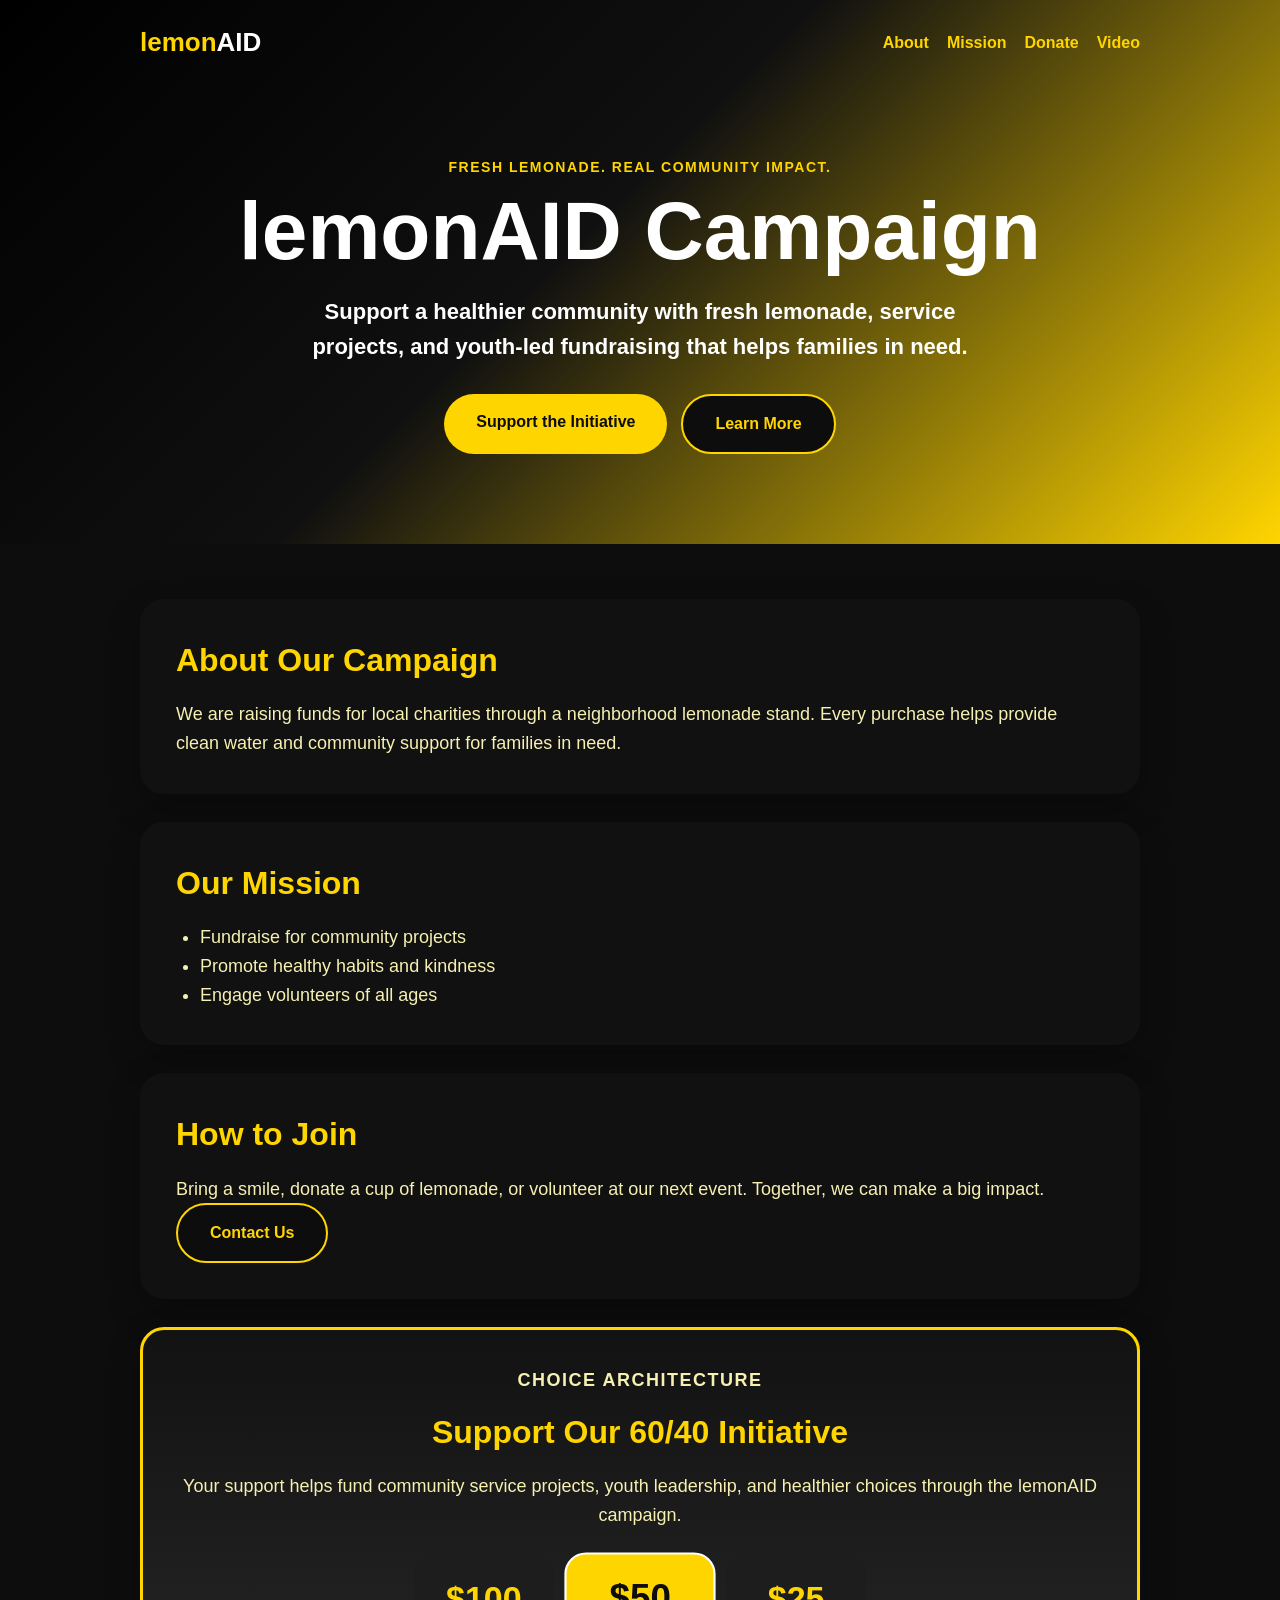
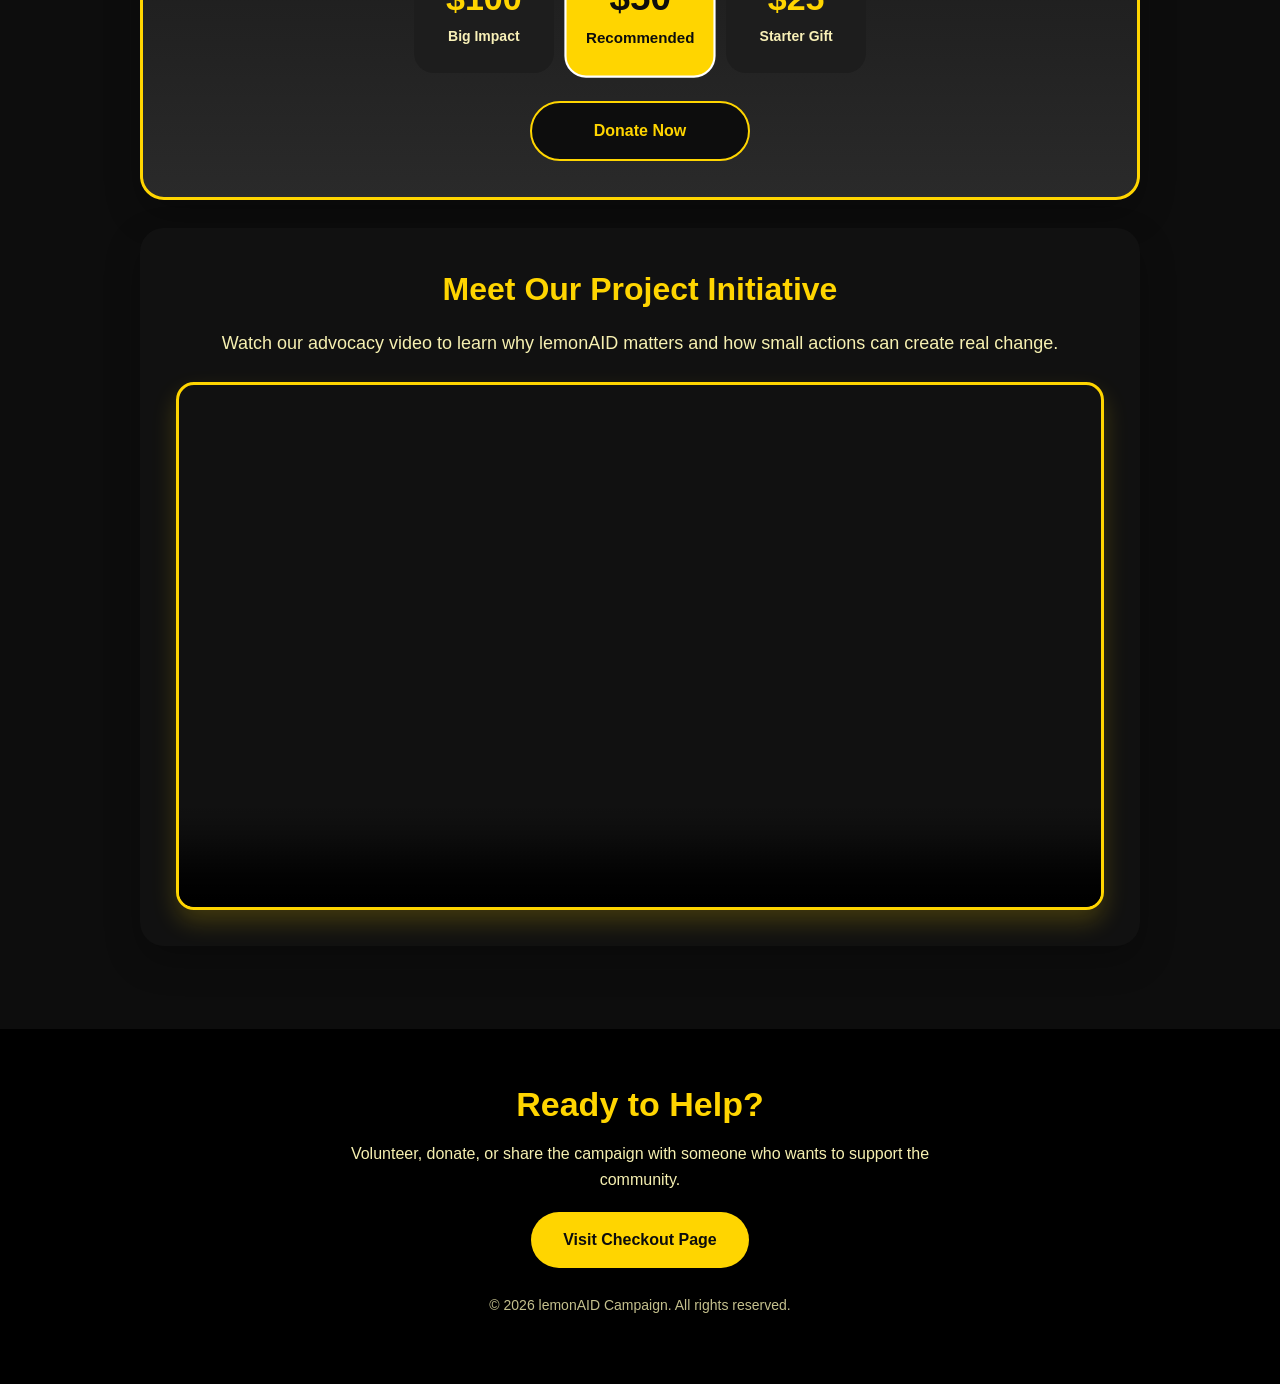
==== index.html @ ed99ca7f "Publish public Black Lemonade page" ====
<!DOCTYPE html>
<html lang="en">
<head>
    <meta charset="UTF-8">
    <meta name="viewport" content="width=device-width, initial-scale=1.0">
    <title>My lemonAID Campaign</title>
    <link rel="stylesheet" href="style.css">
</head>
<body>
    <header class="hero">
        <nav class="nav container">
            <a class="logo" href="#">lemon<span>AID</span></a>
            <div class="nav-links">
                <a href="#about">About</a>
                <a href="#mission">Mission</a>
                <a href="#donate">Donate</a>
                <a href="#video">Video</a>
            </div>
        </nav>

        <div class="container hero-content">
            <p class="eyebrow">Fresh lemonade. Real community impact.</p>
            <h1>lemonAID Campaign</h1>
            <p class="hero-text">
                Support a healthier community with fresh lemonade, service projects,
                and youth-led fundraising that helps families in need.
            </p>
            <div class="hero-buttons">
                <a class="button" href="#donate">Support the Initiative</a>
                <a class="button secondary" href="#about">Learn More</a>
            </div>
        </div>
    </header>

    <main class="container">
        <section id="about" class="card">
            <h2>About Our Campaign</h2>
            <p>
                We are raising funds for local charities through a neighborhood lemonade stand.
                Every purchase helps provide clean water and community support for families in need.
            </p>
        </section>

        <section id="mission" class="card">
            <h2>Our Mission</h2>
            <ul>
                <li>Fundraise for community projects</li>
                <li>Promote healthy habits and kindness</li>
                <li>Engage volunteers of all ages</li>
            </ul>
        </section>

        <section id="join" class="card">
            <h2>How to Join</h2>
            <p>
                Bring a smile, donate a cup of lemonade, or volunteer at our next event.
                Together, we can make a big impact.
            </p>
            <a class="button secondary dark" href="#contact">Contact Us</a>
        </section>

        <section id="donate" class="card highlight-card">
            <p class="eyebrow">Choice Architecture</p>
            <h2>Support Our 60/40 Initiative</h2>
            <p>
                Your support helps fund community service projects, youth leadership,
                and healthier choices through the lemonAID campaign.
            </p>

            <div class="donation-options">
                <div class="donation-card">
                    <strong>$100</strong>
                    <span>Big Impact</span>
                </div>
                <div class="donation-card featured">
                    <strong>$50</strong>
                    <span>Recommended</span>
                </div>
                <div class="donation-card">
                    <strong>$25</strong>
                    <span>Starter Gift</span>
                </div>
            </div>

            <a href="https://www.blacklemonade.org/memphis" class="button donation-button" target="_blank" rel="noopener noreferrer">
                Donate Now
            </a>
        </section>

        <section id="video" class="card video-section">
            <h2>Meet Our Project Initiative</h2>
            <p>
                Watch our advocacy video to learn why lemonAID matters and how small actions
                can create real change.
            </p>

            <div class="video-wrapper">
                <video controls poster="thumbnail.png" class="campaign-video">
                    <source src="lemonaid_advocacy_video.mp4" type="video/mp4">
                    Your browser does not support the video tag.
                </video>
            </div>
        </section>
    </main>

    <footer id="contact">
        <div class="container footer-content">
            <h2>Ready to Help?</h2>
            <p>Volunteer, donate, or share the campaign with someone who wants to support the community.</p>
            <a href="https://www.blacklemonade.org/memphis" class="button" target="_blank" rel="noopener noreferrer">Visit Checkout Page</a>
            <p class="copyright">© 2026 lemonAID Campaign. All rights reserved.</p>
        </div>
    </footer>
</body>
</html>
---- style.css ----
* {
    box-sizing: border-box;
    margin: 0;
    padding: 0;
}

html {
    scroll-behavior: smooth;
}

body {
    font-family: Arial, Helvetica, sans-serif;
    background: #0d0d0d;
    color: #f8f0b7;
    line-height: 1.6;
}

.container {
    width: min(92%, 1000px);
    margin: 0 auto;
}

.hero {
    min-height: 520px;
    background: linear-gradient(135deg, #000000 0%, #101010 45%, #ffd500 100%);
    color: #ffffff;
    display: flex;
    flex-direction: column;
}

.nav {
    display: flex;
    justify-content: space-between;
    align-items: center;
    padding: 22px 0;
}

.logo {
    font-size: 26px;
    font-weight: 900;
    color: #ffd500;
    text-decoration: none;
}

.logo span {
    color: #ffffff;
}

.nav-links {
    display: flex;
    gap: 18px;
}

.nav-links a {
    color: #ffd500;
    text-decoration: none;
    font-weight: 700;
}

.hero-content {
    flex: 1;
    display: flex;
    flex-direction: column;
    justify-content: center;
    text-align: center;
    padding: 70px 0 90px;
}

.eyebrow {
    color: #ffd500;
    font-size: 14px;
    font-weight: 800;
    letter-spacing: 1.5px;
    text-transform: uppercase;
    margin-bottom: 12px;
}

h1 {
    font-size: clamp(45px, 8vw, 82px);
    line-height: 1;
    margin-bottom: 22px;
}

.hero-text {
    max-width: 720px;
    margin: 0 auto 30px;
    font-size: 22px;
    font-weight: 600;
}

.hero-buttons {
    display: flex;
    justify-content: center;
    gap: 14px;
    flex-wrap: wrap;
}

.button {
    display: inline-block;
    background: #ffd500;
    color: #0d0d0d;
    padding: 15px 32px;
    border-radius: 999px;
    text-decoration: none;
    font-weight: 800;
    transition: 0.25s ease;
}

.button:hover {
    background: #fff066;
    transform: translateY(-3px);
}

.button.secondary {
    background: #0d0d0d;
    color: #ffd500;
    border: 2px solid #ffd500;
}

.button.secondary:hover,
.button.secondary.dark:hover {
    background: #ffd500;
    color: #0d0d0d;
}

.button.secondary.dark {
    border: 2px solid #ffd500;
}

main {
    padding: 55px 0;
}

.card {
    background: #111111;
    border-radius: 24px;
    padding: 36px;
    margin-bottom: 28px;
    box-shadow: 0 14px 35px rgba(0, 0, 0, 0.25);
}

.card h2 {
    color: #ffd500;
    font-size: 32px;
    margin-bottom: 14px;
}

.card p,
.card li {
    font-size: 18px;
    color: #f6f0b1;
}

ul {
    margin-left: 24px;
}

.highlight-card {
    text-align: center;
    border: 3px solid #ffd500;
    background: linear-gradient(180deg, #121212 0%, #2a2a2a 100%);
}

.donation-options {
    display: flex;
    justify-content: center;
    gap: 16px;
    flex-wrap: wrap;
    margin: 28px 0;
}

.donation-card {
    background: #1d1d1d;
    min-width: 140px;
    padding: 22px 18px;
    border-radius: 20px;
    border: 2px solid transparent;
    color: #f8f0b7;
}

.donation-card strong {
    display: block;
    color: #ffd500;
    font-size: 34px;
    line-height: 1;
    margin-bottom: 8px;
}

.donation-card span {
    font-size: 14px;
    font-weight: 700;
}

.donation-card.featured {
    background: #ffd500;
    color: #0d0d0d;
    border-color: #ffffff;
    transform: scale(1.08);
}

.donation-card.featured strong {
    color: #0d0d0d;
}

.donation-button {
    background: #0d0d0d;
    color: #ffd500;
    min-width: 220px;
    border: 2px solid #ffd500;
}

.video-section {
    text-align: center;
}

.video-wrapper {
    position: relative;
    padding-bottom: 56.25%;
    height: 0;
    overflow: hidden;
    border-radius: 18px;
    border: 3px solid #ffd500;
    margin-top: 24px;
    box-shadow: 0 12px 25px rgba(255, 213, 0, 0.2);
}

.video-wrapper video {
    position: absolute;
    inset: 0;
    width: 100%;
    height: 100%;
    object-fit: cover;
}

footer {
    background: #000000;
    color: #ffd500;
    text-align: center;
    padding: 48px 0;
}

.footer-content h2 {
    font-size: 34px;
    margin-bottom: 10px;
}

.footer-content p {
    max-width: 650px;
    margin: 0 auto 20px;
    color: #f6f0b1;
}

.copyright {
    margin-top: 26px !important;
    font-size: 14px;
    opacity: 0.8;
}

@media (max-width: 700px) {
    .nav {
        flex-direction: column;
        gap: 16px;
    }

    .nav-links {
        flex-wrap: wrap;
        justify-content: center;
    }

    .hero-text {
        font-size: 18px;
    }

    .card {
        padding: 26px;
    }

    .donation-card.featured {
        transform: none;
    }

    .button {
        width: 100%;
        max-width: 320px;
    }
}
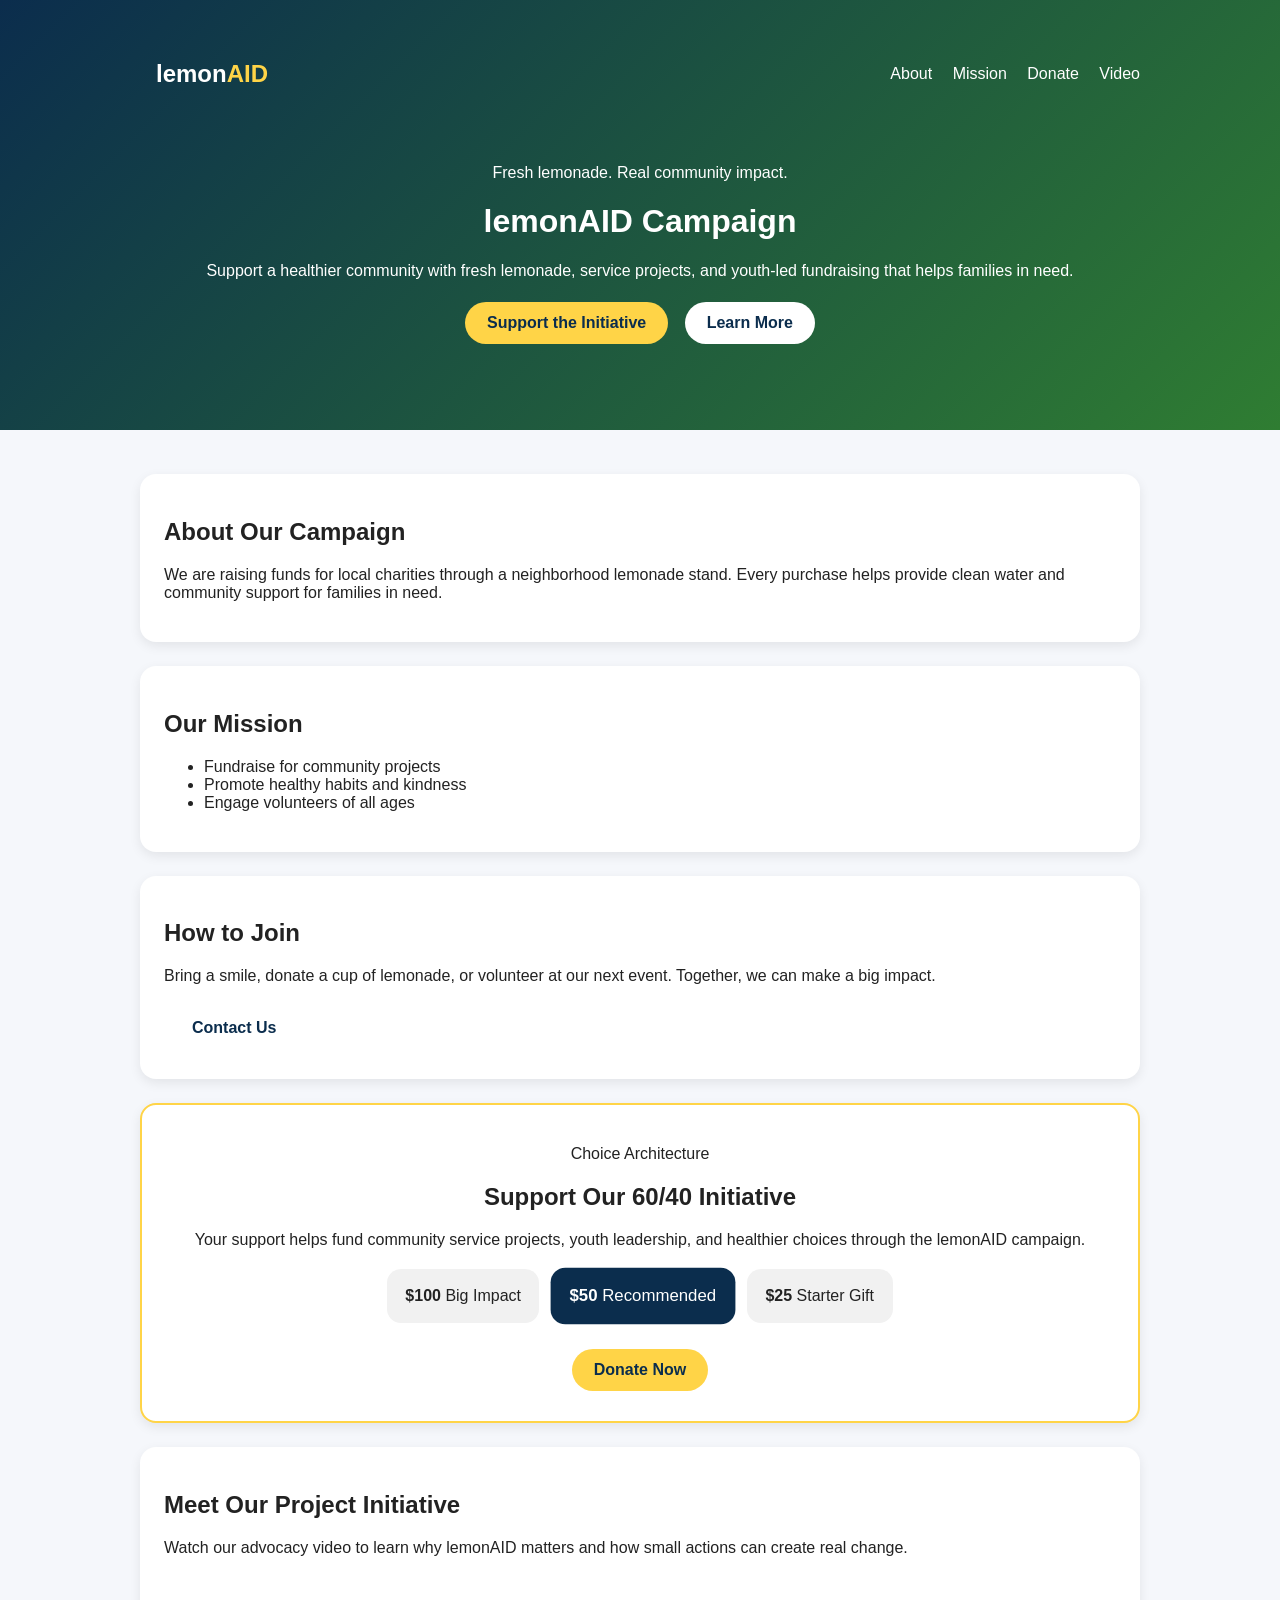
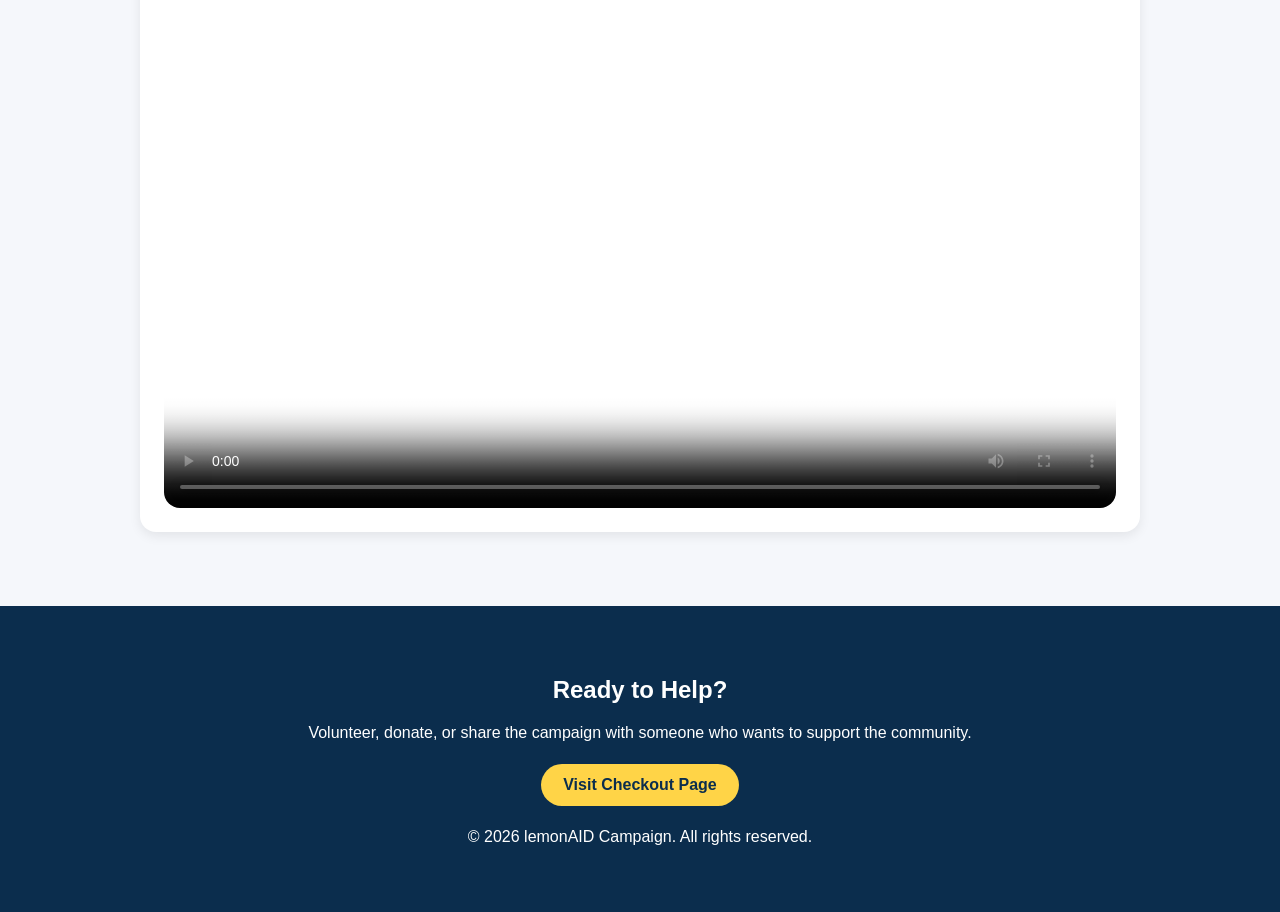
==== commit 4060dcfe: "Update site with advocacy video page" ====
--- a/index.html
+++ b/index.html
@@ -1,115 +1,123 @@
 <!DOCTYPE html>
+
 <html lang="en">
 <head>
-    <meta charset="UTF-8">
-    <meta name="viewport" content="width=device-width, initial-scale=1.0">
-    <title>My lemonAID Campaign</title>
-    <link rel="stylesheet" href="style.css">
-</head>
+<meta charset="utf-8"/>
+<meta content="width=device-width, initial-scale=1.0" name="viewport"/>
+<title>My lemonAID Campaign</title>
+<style>
+body{margin:0;font-family:Arial,sans-serif;background:#f5f7fb;color:#222}
+.container{max-width:1000px;margin:auto;padding:20px}
+.hero{background:linear-gradient(135deg,#0b2d4d,#2f7d32);color:#fff;padding:40px 0}
+.nav{display:flex;justify-content:space-between;align-items:center}
+.nav a{color:#fff;text-decoration:none;margin-left:16px}
+.logo{font-weight:bold;font-size:24px}.logo span{color:#ffd447}
+.hero-content{text-align:center;padding:40px 0}
+.button{display:inline-block;background:#ffd447;color:#0b2d4d;padding:12px 22px;border-radius:30px;text-decoration:none;font-weight:bold;margin:6px}
+.secondary{background:#fff}
+.card{background:#fff;border-radius:16px;padding:24px;margin:24px 0;box-shadow:0 4px 12px rgba(0,0,0,.08)}
+.highlight-card{text-align:center;border:2px solid #ffd447}
+.donation-options{display:flex;gap:16px;justify-content:center;flex-wrap:wrap;margin:20px 0}
+.donation-card{background:#f1f1f1;padding:18px;border-radius:14px;min-width:110px;text-align:center}
+.featured{background:#0b2d4d;color:#fff;transform:scale(1.05)}
+.video-wrapper{position:relative;padding-bottom:56.25%;height:0;overflow:hidden;border-radius:16px}
+.video-wrapper video{position:absolute;left:0;top:0;width:100%;height:100%}
+footer{background:#0b2d4d;color:#fff;text-align:center;padding:30px 0;margin-top:30px}
+</style></head>
 <body>
-    <header class="hero">
-        <nav class="nav container">
-            <a class="logo" href="#">lemon<span>AID</span></a>
-            <div class="nav-links">
-                <a href="#about">About</a>
-                <a href="#mission">Mission</a>
-                <a href="#donate">Donate</a>
-                <a href="#video">Video</a>
-            </div>
-        </nav>
-
-        <div class="container hero-content">
-            <p class="eyebrow">Fresh lemonade. Real community impact.</p>
-            <h1>lemonAID Campaign</h1>
-            <p class="hero-text">
+<header class="hero">
+<nav class="nav container">
+<a class="logo" href="#">lemon<span>AID</span></a>
+<div class="nav-links">
+<a href="#about">About</a>
+<a href="#mission">Mission</a>
+<a href="#donate">Donate</a>
+<a href="#video">Video</a>
+</div>
+</nav>
+<div class="container hero-content">
+<p class="eyebrow">Fresh lemonade. Real community impact.</p>
+<h1>lemonAID Campaign</h1>
+<p class="hero-text">
                 Support a healthier community with fresh lemonade, service projects,
                 and youth-led fundraising that helps families in need.
             </p>
-            <div class="hero-buttons">
-                <a class="button" href="#donate">Support the Initiative</a>
-                <a class="button secondary" href="#about">Learn More</a>
-            </div>
-        </div>
-    </header>
-
-    <main class="container">
-        <section id="about" class="card">
-            <h2>About Our Campaign</h2>
-            <p>
+<div class="hero-buttons">
+<a class="button" href="#donate">Support the Initiative</a>
+<a class="button secondary" href="#about">Learn More</a>
+</div>
+</div>
+</header>
+<main class="container">
+<section class="card" id="about">
+<h2>About Our Campaign</h2>
+<p>
                 We are raising funds for local charities through a neighborhood lemonade stand.
                 Every purchase helps provide clean water and community support for families in need.
             </p>
-        </section>
-
-        <section id="mission" class="card">
-            <h2>Our Mission</h2>
-            <ul>
-                <li>Fundraise for community projects</li>
-                <li>Promote healthy habits and kindness</li>
-                <li>Engage volunteers of all ages</li>
-            </ul>
-        </section>
-
-        <section id="join" class="card">
-            <h2>How to Join</h2>
-            <p>
+</section>
+<section class="card" id="mission">
+<h2>Our Mission</h2>
+<ul>
+<li>Fundraise for community projects</li>
+<li>Promote healthy habits and kindness</li>
+<li>Engage volunteers of all ages</li>
+</ul>
+</section>
+<section class="card" id="join">
+<h2>How to Join</h2>
+<p>
                 Bring a smile, donate a cup of lemonade, or volunteer at our next event.
                 Together, we can make a big impact.
             </p>
-            <a class="button secondary dark" href="#contact">Contact Us</a>
-        </section>
-
-        <section id="donate" class="card highlight-card">
-            <p class="eyebrow">Choice Architecture</p>
-            <h2>Support Our 60/40 Initiative</h2>
-            <p>
+<a class="button secondary dark" href="#contact">Contact Us</a>
+</section>
+<section class="card highlight-card" id="donate">
+<p class="eyebrow">Choice Architecture</p>
+<h2>Support Our 60/40 Initiative</h2>
+<p>
                 Your support helps fund community service projects, youth leadership,
                 and healthier choices through the lemonAID campaign.
             </p>
-
-            <div class="donation-options">
-                <div class="donation-card">
-                    <strong>$100</strong>
-                    <span>Big Impact</span>
-                </div>
-                <div class="donation-card featured">
-                    <strong>$50</strong>
-                    <span>Recommended</span>
-                </div>
-                <div class="donation-card">
-                    <strong>$25</strong>
-                    <span>Starter Gift</span>
-                </div>
-            </div>
-
-            <a href="https://www.blacklemonade.org/memphis" class="button donation-button" target="_blank" rel="noopener noreferrer">
+<div class="donation-options">
+<div class="donation-card">
+<strong>$100</strong>
+<span>Big Impact</span>
+</div>
+<div class="donation-card featured">
+<strong>$50</strong>
+<span>Recommended</span>
+</div>
+<div class="donation-card">
+<strong>$25</strong>
+<span>Starter Gift</span>
+</div>
+</div>
+<a class="button donation-button" href="https://www.blacklemonade.org/memphis" rel="noopener noreferrer" target="_blank">
                 Donate Now
             </a>
-        </section>
-
-        <section id="video" class="card video-section">
-            <h2>Meet Our Project Initiative</h2>
-            <p>
+</section>
+<section class="card video-section" id="video">
+<h2>Meet Our Project Initiative</h2>
+<p>
                 Watch our advocacy video to learn why lemonAID matters and how small actions
                 can create real change.
             </p>
-
-            <div class="video-wrapper">
-                <video controls poster="thumbnail.png" class="campaign-video">
-                    <source src="lemonaid_advocacy_video.mp4" type="video/mp4">
+<div class="video-wrapper">
+<video class="campaign-video" controls="" poster="thumbnail.png">
+<source src="lemonaid_advocacy_video.mp4" type="video/quicktime"/>
                     Your browser does not support the video tag.
                 </video>
-            </div>
-        </section>
-    </main>
-
-    <footer id="contact">
-        <div class="container footer-content">
-            <h2>Ready to Help?</h2>
-            <p>Volunteer, donate, or share the campaign with someone who wants to support the community.</p>
-            <a href="https://www.blacklemonade.org/memphis" class="button" target="_blank" rel="noopener noreferrer">Visit Checkout Page</a>
-            <p class="copyright">© 2026 lemonAID Campaign. All rights reserved.</p>
-        </div>
-    </footer>
+</div>
+</section>
+</main>
+<footer id="contact">
+<div class="container footer-content">
+<h2>Ready to Help?</h2>
+<p>Volunteer, donate, or share the campaign with someone who wants to support the community.</p>
+<a class="button" href="https://www.blacklemonade.org/memphis" rel="noopener noreferrer" target="_blank">Visit Checkout Page</a>
+<p class="copyright">© 2026 lemonAID Campaign. All rights reserved.</p>
+</div>
+</footer>
 </body>
 </html>
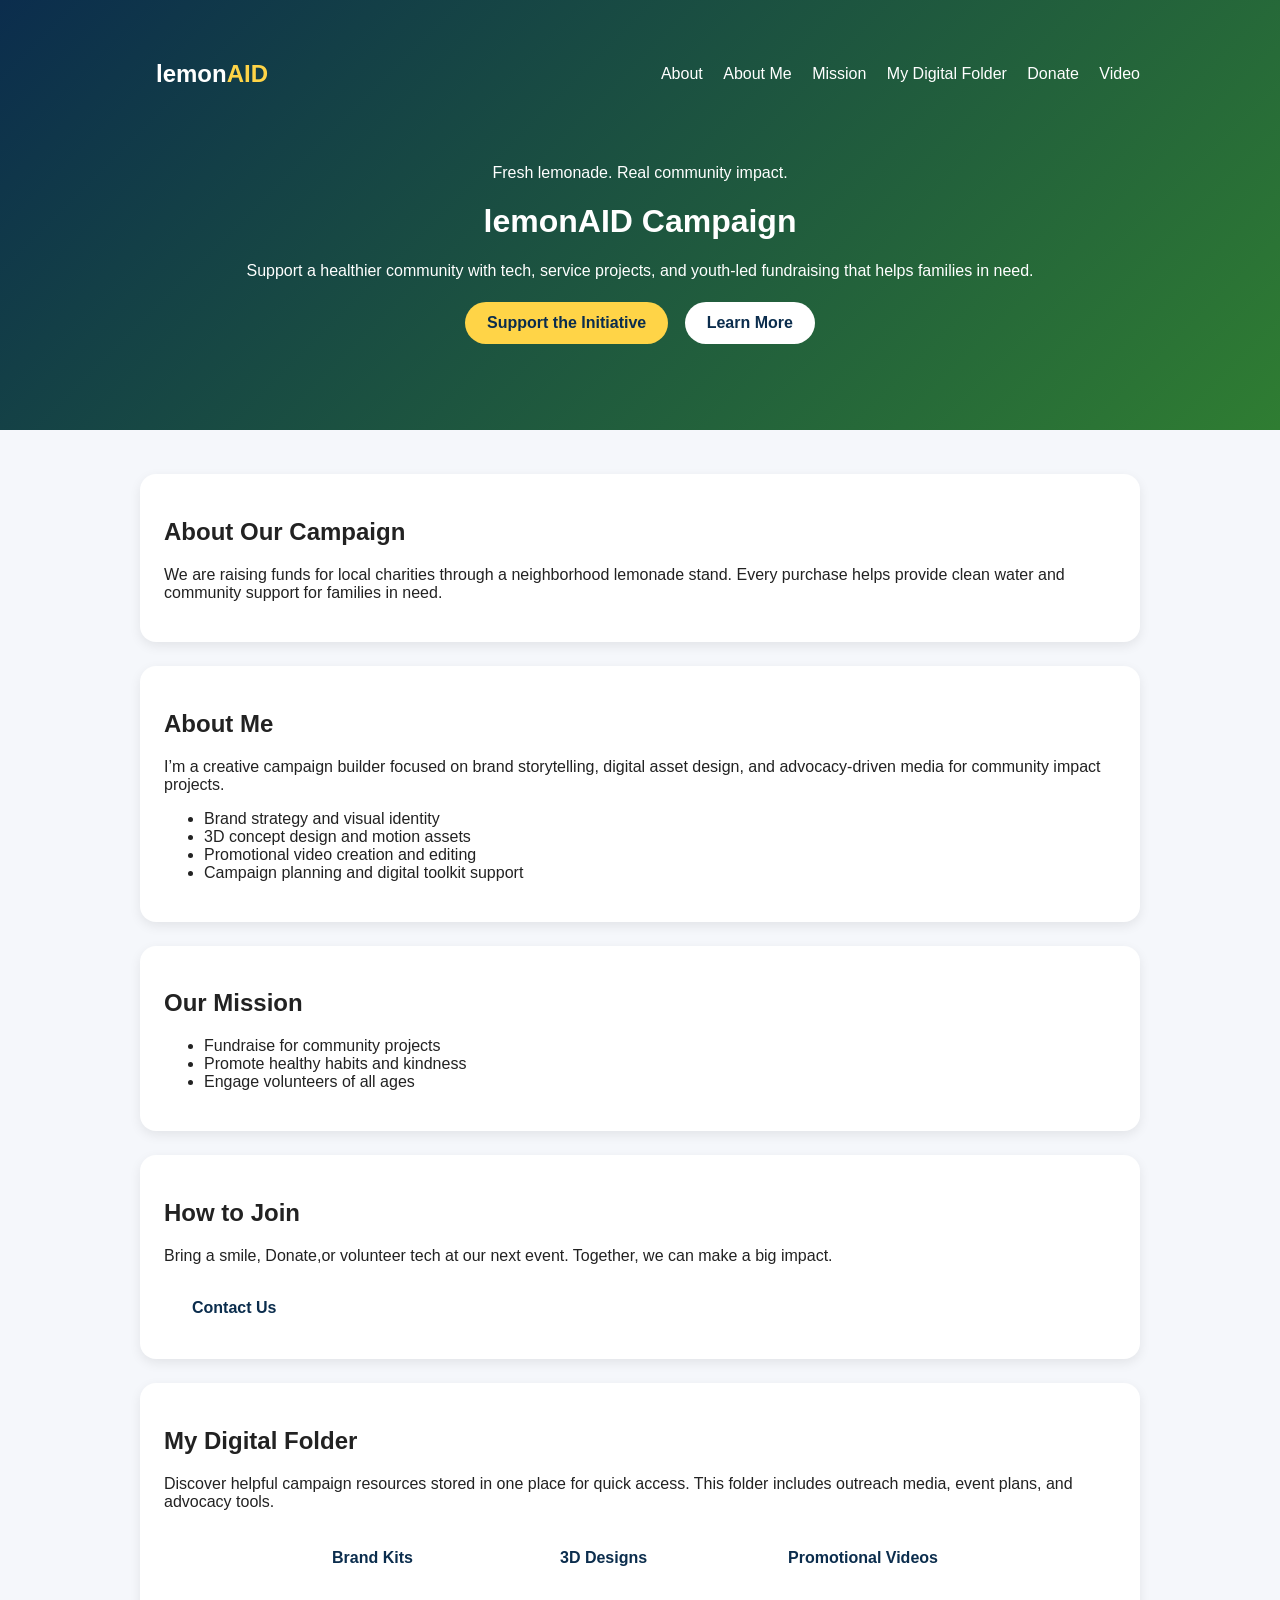
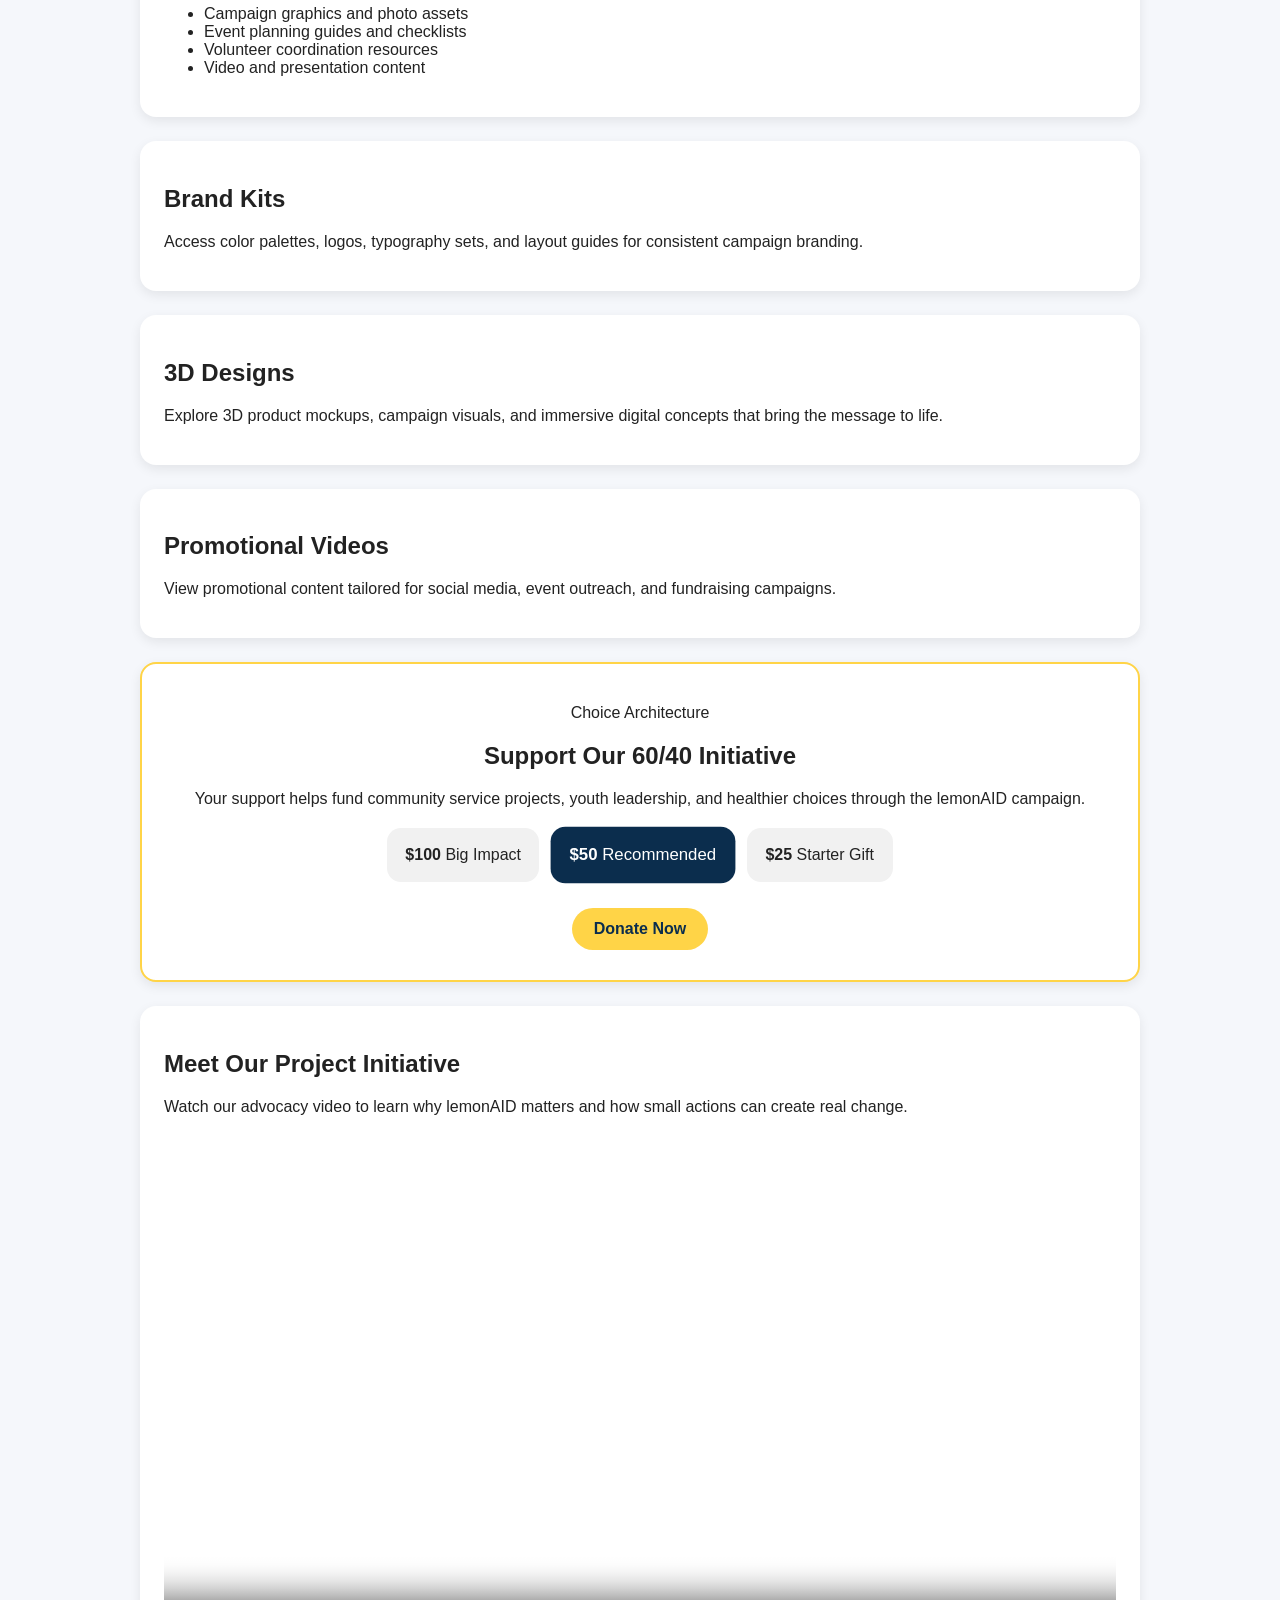
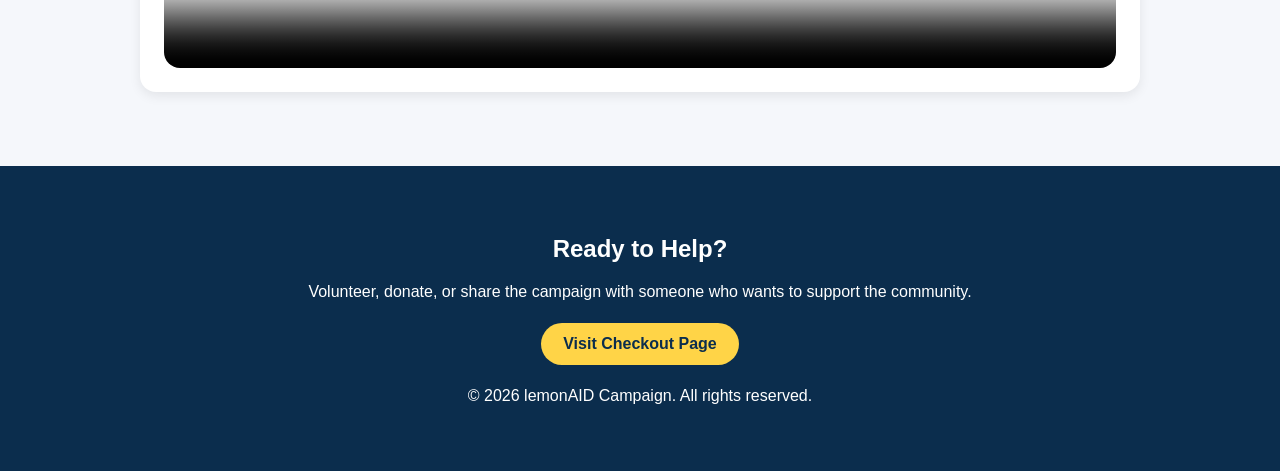
==== commit 557523a9: "Update index.html" ====
--- a/index.html
+++ b/index.html
@@ -14,6 +14,8 @@
 .logo{font-weight:bold;font-size:24px}.logo span{color:#ffd447}
 .hero-content{text-align:center;padding:40px 0}
 .button{display:inline-block;background:#ffd447;color:#0b2d4d;padding:12px 22px;border-radius:30px;text-decoration:none;font-weight:bold;margin:6px}
+.digital-links{display:flex;justify-content:center;flex-wrap:wrap;gap:12px;margin:20px 0}
+.digital-links .button.secondary{min-width:160px}
 .secondary{background:#fff}
 .card{background:#fff;border-radius:16px;padding:24px;margin:24px 0;box-shadow:0 4px 12px rgba(0,0,0,.08)}
 .highlight-card{text-align:center;border:2px solid #ffd447}
@@ -30,7 +32,9 @@
 <a class="logo" href="#">lemon<span>AID</span></a>
 <div class="nav-links">
 <a href="#about">About</a>
+<a href="#about-me">About Me</a>
 <a href="#mission">Mission</a>
+<a href="#digital-folder">My Digital Folder</a>
 <a href="#donate">Donate</a>
 <a href="#video">Video</a>
 </div>
@@ -39,7 +43,7 @@
 <p class="eyebrow">Fresh lemonade. Real community impact.</p>
 <h1>lemonAID Campaign</h1>
 <p class="hero-text">
-                Support a healthier community with fresh lemonade, service projects,
+                Support a healthier community with tech, service projects,
                 and youth-led fundraising that helps families in need.
             </p>
 <div class="hero-buttons">
@@ -56,6 +60,19 @@
                 Every purchase helps provide clean water and community support for families in need.
             </p>
 </section>
+<section class="card" id="about-me">
+<h2>About Me</h2>
+<p>
+                I’m a creative campaign builder focused on brand storytelling, digital asset design,
+                and advocacy-driven media for community impact projects.
+            </p>
+<ul>
+<li>Brand strategy and visual identity</li>
+<li>3D concept design and motion assets</li>
+<li>Promotional video creation and editing</li>
+<li>Campaign planning and digital toolkit support</li>
+</ul>
+</section>
 <section class="card" id="mission">
 <h2>Our Mission</h2>
 <ul>
@@ -67,10 +84,46 @@
 <section class="card" id="join">
 <h2>How to Join</h2>
 <p>
-                Bring a smile, donate a cup of lemonade, or volunteer at our next event.
+                Bring a smile, Donate,or volunteer tech at our next event.
                 Together, we can make a big impact.
             </p>
 <a class="button secondary dark" href="#contact">Contact Us</a>
+</section>
+<section class="card" id="digital-folder">
+<h2>My Digital Folder</h2>
+<p>
+                Discover helpful campaign resources stored in one place for quick access.
+                This folder includes outreach media, event plans, and advocacy tools.
+            </p>
+<div class="digital-links">
+<a class="button secondary" href="#brand-kits">Brand Kits</a>
+<a class="button secondary" href="#3d-designs">3D Designs</a>
+<a class="button secondary" href="#promo-videos">Promotional Videos</a>
+</div>
+<ul>
+<li>Campaign graphics and photo assets</li>
+<li>Event planning guides and checklists</li>
+<li>Volunteer coordination resources</li>
+<li>Video and presentation content</li>
+</ul>
+</section>
+<section class="card" id="brand-kits">
+<h2>Brand Kits</h2>
+<p>
+                Access color palettes, logos, typography sets, and layout guides for consistent campaign branding.
+            </p>
+</section>
+<section class="card" id="3d-designs">
+<h2>3D Designs</h2>
+<p>
+                Explore 3D product mockups, campaign visuals, and immersive digital concepts that bring the message to life.
+            </p>
+</section>
+<section class="card" id="promo-videos">
+<h2>Promotional Videos</h2>
+<p>
+                View promotional content tailored for social media, event outreach, and fundraising campaigns.
+            </p>
 </section>
 <section class="card highlight-card" id="donate">
 <p class="eyebrow">Choice Architecture</p>
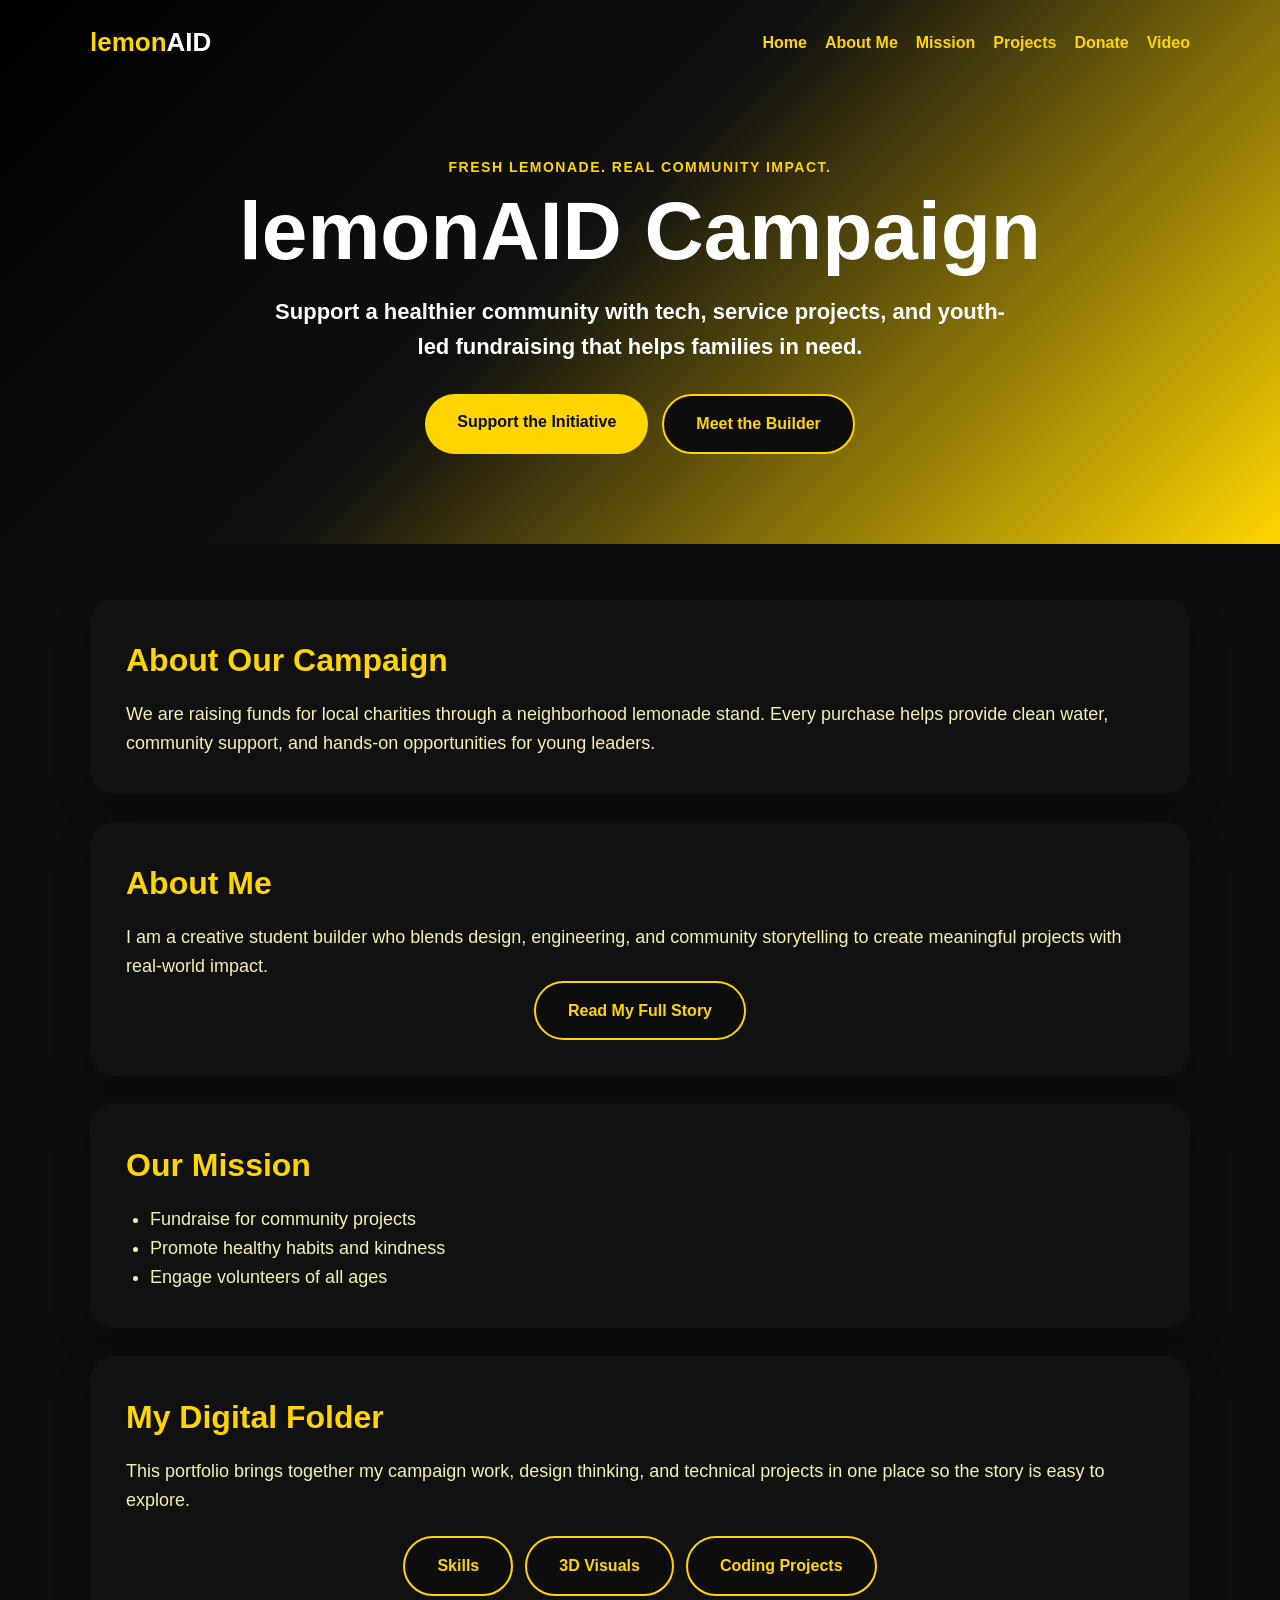
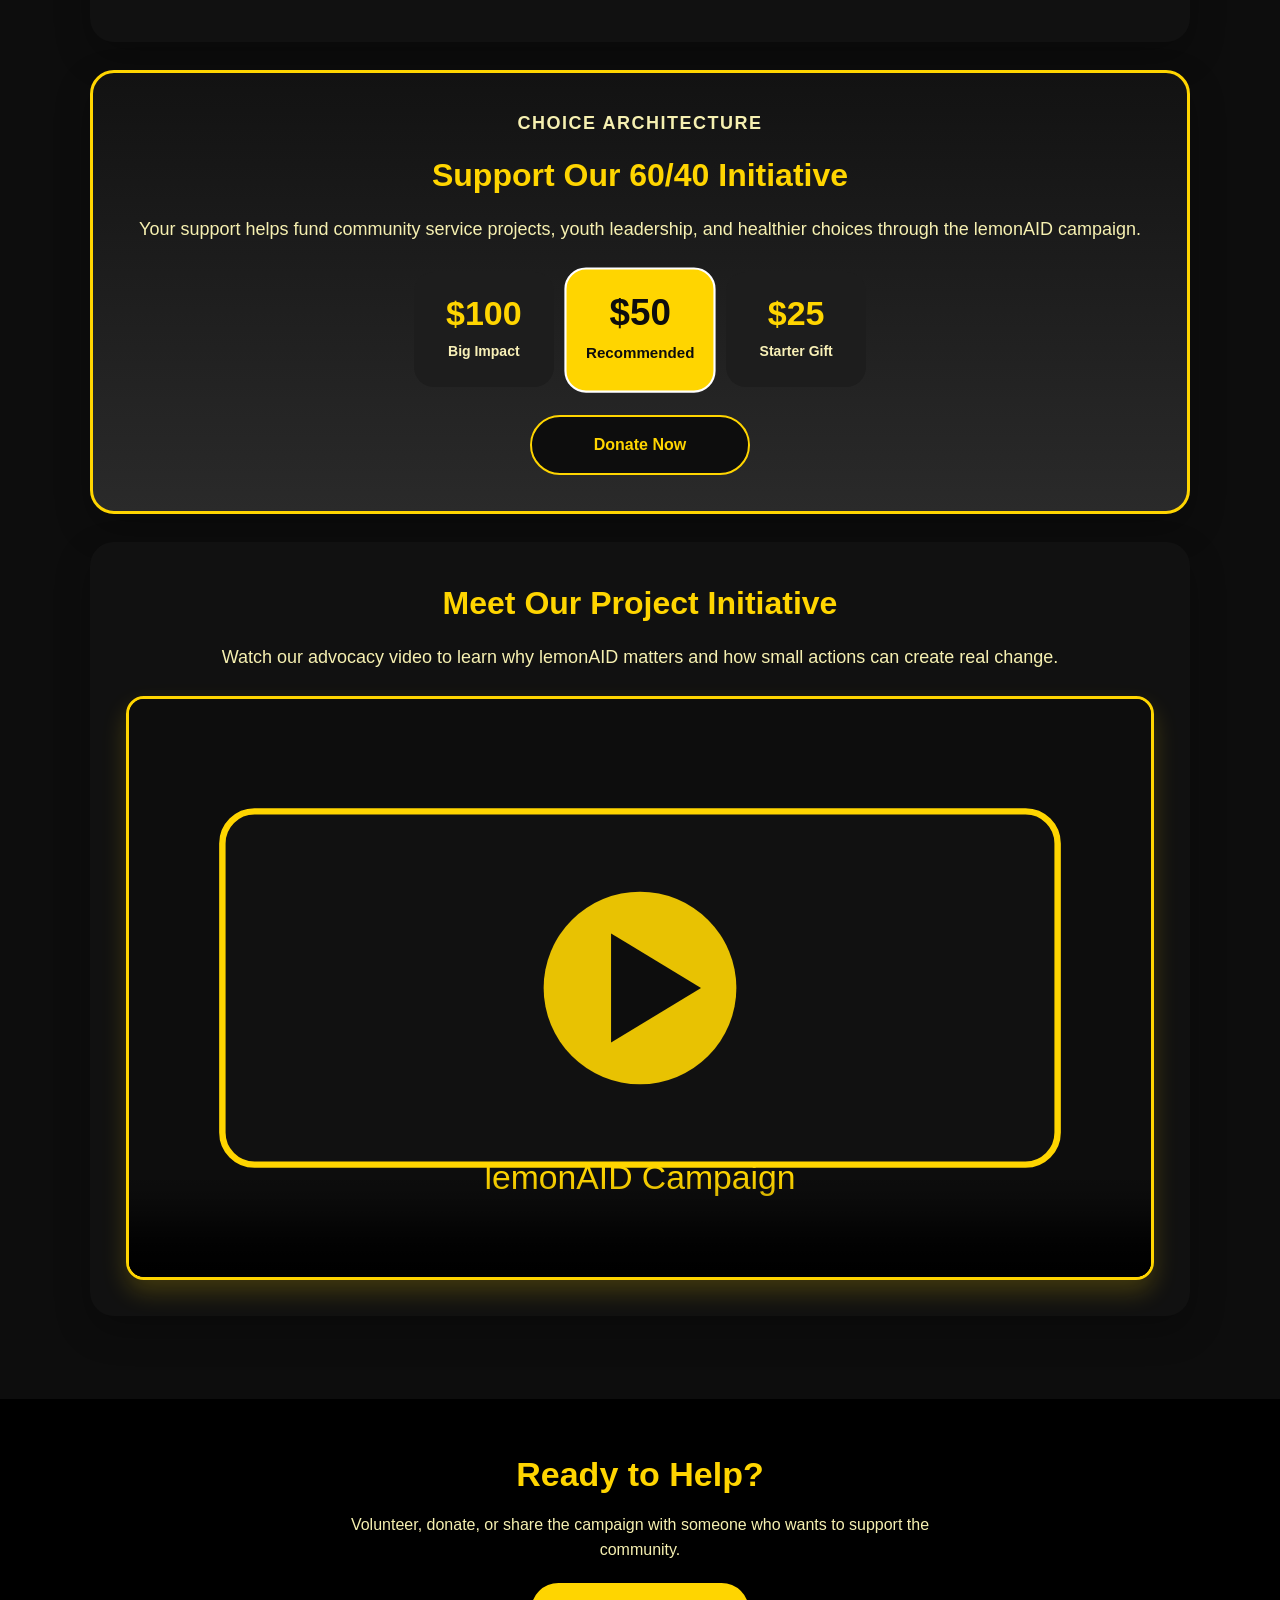
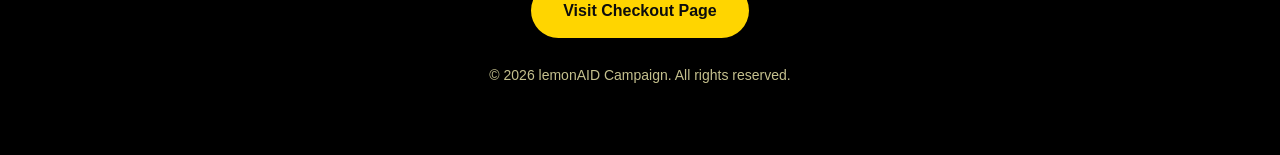
==== commit 5708502e: "Add About Me page and portfolio sections" ====
--- a/index.html
+++ b/index.html
@@ -1,176 +1,120 @@
 <!DOCTYPE html>
+<html lang="en">
+  <head>
+    <meta charset="utf-8" />
+    <meta name="viewport" content="width=device-width, initial-scale=1.0" />
+    <title>lemonAID Campaign</title>
+    <link rel="stylesheet" href="style.css" />
+  </head>
+  <body>
+    <header class="hero">
+      <nav class="nav container">
+        <a class="logo" href="index.html">lemon<span>AID</span></a>
+        <div class="nav-links">
+          <a href="index.html">Home</a>
+          <a href="about.html">About Me</a>
+          <a href="index.html#mission">Mission</a>
+          <a href="about.html#projects">Projects</a>
+          <a href="index.html#donate">Donate</a>
+          <a href="index.html#video">Video</a>
+        </div>
+      </nav>
+      <div class="container hero-content">
+        <p class="eyebrow">Fresh lemonade. Real community impact.</p>
+        <h1>lemonAID Campaign</h1>
+        <p class="hero-text">
+          Support a healthier community with tech, service projects, and youth-led fundraising that helps families in need.
+        </p>
+        <div class="hero-buttons">
+          <a class="button" href="index.html#donate">Support the Initiative</a>
+          <a class="button secondary" href="about.html">Meet the Builder</a>
+        </div>
+      </div>
+    </header>
 
-<html lang="en">
-<head>
-<meta charset="utf-8"/>
-<meta content="width=device-width, initial-scale=1.0" name="viewport"/>
-<title>My lemonAID Campaign</title>
-<style>
-body{margin:0;font-family:Arial,sans-serif;background:#f5f7fb;color:#222}
-.container{max-width:1000px;margin:auto;padding:20px}
-.hero{background:linear-gradient(135deg,#0b2d4d,#2f7d32);color:#fff;padding:40px 0}
-.nav{display:flex;justify-content:space-between;align-items:center}
-.nav a{color:#fff;text-decoration:none;margin-left:16px}
-.logo{font-weight:bold;font-size:24px}.logo span{color:#ffd447}
-.hero-content{text-align:center;padding:40px 0}
-.button{display:inline-block;background:#ffd447;color:#0b2d4d;padding:12px 22px;border-radius:30px;text-decoration:none;font-weight:bold;margin:6px}
-.digital-links{display:flex;justify-content:center;flex-wrap:wrap;gap:12px;margin:20px 0}
-.digital-links .button.secondary{min-width:160px}
-.secondary{background:#fff}
-.card{background:#fff;border-radius:16px;padding:24px;margin:24px 0;box-shadow:0 4px 12px rgba(0,0,0,.08)}
-.highlight-card{text-align:center;border:2px solid #ffd447}
-.donation-options{display:flex;gap:16px;justify-content:center;flex-wrap:wrap;margin:20px 0}
-.donation-card{background:#f1f1f1;padding:18px;border-radius:14px;min-width:110px;text-align:center}
-.featured{background:#0b2d4d;color:#fff;transform:scale(1.05)}
-.video-wrapper{position:relative;padding-bottom:56.25%;height:0;overflow:hidden;border-radius:16px}
-.video-wrapper video{position:absolute;left:0;top:0;width:100%;height:100%}
-footer{background:#0b2d4d;color:#fff;text-align:center;padding:30px 0;margin-top:30px}
-</style></head>
-<body>
-<header class="hero">
-<nav class="nav container">
-<a class="logo" href="#">lemon<span>AID</span></a>
-<div class="nav-links">
-<a href="#about">About</a>
-<a href="#about-me">About Me</a>
-<a href="#mission">Mission</a>
-<a href="#digital-folder">My Digital Folder</a>
-<a href="#donate">Donate</a>
-<a href="#video">Video</a>
-</div>
-</nav>
-<div class="container hero-content">
-<p class="eyebrow">Fresh lemonade. Real community impact.</p>
-<h1>lemonAID Campaign</h1>
-<p class="hero-text">
-                Support a healthier community with tech, service projects,
-                and youth-led fundraising that helps families in need.
-            </p>
-<div class="hero-buttons">
-<a class="button" href="#donate">Support the Initiative</a>
-<a class="button secondary" href="#about">Learn More</a>
-</div>
-</div>
-</header>
-<main class="container">
-<section class="card" id="about">
-<h2>About Our Campaign</h2>
-<p>
-                We are raising funds for local charities through a neighborhood lemonade stand.
-                Every purchase helps provide clean water and community support for families in need.
-            </p>
-</section>
-<section class="card" id="about-me">
-<h2>About Me</h2>
-<p>
-                I’m a creative campaign builder focused on brand storytelling, digital asset design,
-                and advocacy-driven media for community impact projects.
-            </p>
-<ul>
-<li>Brand strategy and visual identity</li>
-<li>3D concept design and motion assets</li>
-<li>Promotional video creation and editing</li>
-<li>Campaign planning and digital toolkit support</li>
-</ul>
-</section>
-<section class="card" id="mission">
-<h2>Our Mission</h2>
-<ul>
-<li>Fundraise for community projects</li>
-<li>Promote healthy habits and kindness</li>
-<li>Engage volunteers of all ages</li>
-</ul>
-</section>
-<section class="card" id="join">
-<h2>How to Join</h2>
-<p>
-                Bring a smile, Donate,or volunteer tech at our next event.
-                Together, we can make a big impact.
-            </p>
-<a class="button secondary dark" href="#contact">Contact Us</a>
-</section>
-<section class="card" id="digital-folder">
-<h2>My Digital Folder</h2>
-<p>
-                Discover helpful campaign resources stored in one place for quick access.
-                This folder includes outreach media, event plans, and advocacy tools.
-            </p>
-<div class="digital-links">
-<a class="button secondary" href="#brand-kits">Brand Kits</a>
-<a class="button secondary" href="#3d-designs">3D Designs</a>
-<a class="button secondary" href="#promo-videos">Promotional Videos</a>
-</div>
-<ul>
-<li>Campaign graphics and photo assets</li>
-<li>Event planning guides and checklists</li>
-<li>Volunteer coordination resources</li>
-<li>Video and presentation content</li>
-</ul>
-</section>
-<section class="card" id="brand-kits">
-<h2>Brand Kits</h2>
-<p>
-                Access color palettes, logos, typography sets, and layout guides for consistent campaign branding.
-            </p>
-</section>
-<section class="card" id="3d-designs">
-<h2>3D Designs</h2>
-<p>
-                Explore 3D product mockups, campaign visuals, and immersive digital concepts that bring the message to life.
-            </p>
-</section>
-<section class="card" id="promo-videos">
-<h2>Promotional Videos</h2>
-<p>
-                View promotional content tailored for social media, event outreach, and fundraising campaigns.
-            </p>
-</section>
-<section class="card highlight-card" id="donate">
-<p class="eyebrow">Choice Architecture</p>
-<h2>Support Our 60/40 Initiative</h2>
-<p>
-                Your support helps fund community service projects, youth leadership,
-                and healthier choices through the lemonAID campaign.
-            </p>
-<div class="donation-options">
-<div class="donation-card">
-<strong>$100</strong>
-<span>Big Impact</span>
-</div>
-<div class="donation-card featured">
-<strong>$50</strong>
-<span>Recommended</span>
-</div>
-<div class="donation-card">
-<strong>$25</strong>
-<span>Starter Gift</span>
-</div>
-</div>
-<a class="button donation-button" href="https://www.blacklemonade.org/memphis" rel="noopener noreferrer" target="_blank">
-                Donate Now
-            </a>
-</section>
-<section class="card video-section" id="video">
-<h2>Meet Our Project Initiative</h2>
-<p>
-                Watch our advocacy video to learn why lemonAID matters and how small actions
-                can create real change.
-            </p>
-<div class="video-wrapper">
-<video class="campaign-video" controls="" poster="thumbnail.png">
-<source src="lemonaid_advocacy_video.mp4" type="video/quicktime"/>
-                    Your browser does not support the video tag.
-                </video>
-</div>
-</section>
-</main>
-<footer id="contact">
-<div class="container footer-content">
-<h2>Ready to Help?</h2>
-<p>Volunteer, donate, or share the campaign with someone who wants to support the community.</p>
-<a class="button" href="https://www.blacklemonade.org/memphis" rel="noopener noreferrer" target="_blank">Visit Checkout Page</a>
-<p class="copyright">© 2026 lemonAID Campaign. All rights reserved.</p>
-</div>
-</footer>
-</body>
+    <main class="container">
+      <section class="card" id="about">
+        <h2>About Our Campaign</h2>
+        <p>
+          We are raising funds for local charities through a neighborhood lemonade stand. Every purchase helps provide clean water, community support, and hands-on opportunities for young leaders.
+        </p>
+      </section>
+
+      <section class="card" id="about-me">
+        <h2>About Me</h2>
+        <p>
+          I am a creative student builder who blends design, engineering, and community storytelling to create meaningful projects with real-world impact.
+        </p>
+        <div class="button-row">
+          <a class="button secondary" href="about.html">Read My Full Story</a>
+        </div>
+      </section>
+
+      <section class="card" id="mission">
+        <h2>Our Mission</h2>
+        <ul>
+          <li>Fundraise for community projects</li>
+          <li>Promote healthy habits and kindness</li>
+          <li>Engage volunteers of all ages</li>
+        </ul>
+      </section>
+
+      <section class="card" id="digital-folder">
+        <h2>My Digital Folder</h2>
+        <p>
+          This portfolio brings together my campaign work, design thinking, and technical projects in one place so the story is easy to explore.
+        </p>
+        <div class="digital-links">
+          <a class="button secondary" href="about.html#skills">Skills</a>
+          <a class="button secondary" href="about.html#visuals">3D Visuals</a>
+          <a class="button secondary" href="about.html#coding-projects">Coding Projects</a>
+        </div>
+      </section>
+
+      <section class="card highlight-card" id="donate">
+        <p class="eyebrow">Choice Architecture</p>
+        <h2>Support Our 60/40 Initiative</h2>
+        <p>
+          Your support helps fund community service projects, youth leadership, and healthier choices through the lemonAID campaign.
+        </p>
+        <div class="donation-options">
+          <div class="donation-card">
+            <strong>$100</strong>
+            <span>Big Impact</span>
+          </div>
+          <div class="donation-card featured">
+            <strong>$50</strong>
+            <span>Recommended</span>
+          </div>
+          <div class="donation-card">
+            <strong>$25</strong>
+            <span>Starter Gift</span>
+          </div>
+        </div>
+        <a class="button donation-button" href="https://www.blacklemonade.org/memphis" rel="noopener noreferrer" target="_blank">Donate Now</a>
+      </section>
+
+      <section class="card video-section" id="video">
+        <h2>Meet Our Project Initiative</h2>
+        <p>
+          Watch our advocacy video to learn why lemonAID matters and how small actions can create real change.
+        </p>
+        <div class="video-wrapper">
+          <video class="campaign-video" controls poster="thumbnail.svg">
+            <source src="lemonaid_advocacy_video.mp4" type="video/quicktime" />
+            Your browser does not support the video tag.
+          </video>
+        </div>
+      </section>
+    </main>
+
+    <footer id="contact">
+      <div class="container footer-content">
+        <h2>Ready to Help?</h2>
+        <p>Volunteer, donate, or share the campaign with someone who wants to support the community.</p>
+        <a class="button" href="https://www.blacklemonade.org/memphis" rel="noopener noreferrer" target="_blank">Visit Checkout Page</a>
+        <p class="copyright">© 2026 lemonAID Campaign. All rights reserved.</p>
+      </div>
+    </footer>
+  </body>
 </html>
--- a/style.css
+++ b/style.css
@@ -0,0 +1,417 @@
+* {
+  box-sizing: border-box;
+  margin: 0;
+  padding: 0;
+}
+
+html {
+  scroll-behavior: smooth;
+}
+
+body {
+  font-family: Arial, Helvetica, sans-serif;
+  background: #0d0d0d;
+  color: #f8f0b7;
+  line-height: 1.6;
+}
+
+img {
+  max-width: 100%;
+  display: block;
+}
+
+.container {
+  width: min(92%, 1100px);
+  margin: 0 auto;
+}
+
+.hero {
+  min-height: 520px;
+  background: linear-gradient(135deg, #000000 0%, #101010 45%, #ffd500 100%);
+  color: #ffffff;
+  display: flex;
+  flex-direction: column;
+}
+
+.hero--compact {
+  min-height: 440px;
+}
+
+.nav {
+  display: flex;
+  justify-content: space-between;
+  align-items: center;
+  padding: 22px 0;
+}
+
+.logo {
+  font-size: 26px;
+  font-weight: 900;
+  color: #ffd500;
+  text-decoration: none;
+}
+
+.logo span {
+  color: #ffffff;
+}
+
+.nav-links {
+  display: flex;
+  gap: 18px;
+  flex-wrap: wrap;
+}
+
+.nav-links a {
+  color: #ffd500;
+  text-decoration: none;
+  font-weight: 700;
+}
+
+.hero-content {
+  flex: 1;
+  display: flex;
+  flex-direction: column;
+  justify-content: center;
+  text-align: center;
+  padding: 70px 0 90px;
+}
+
+.hero-content--compact {
+  padding: 48px 0 70px;
+}
+
+.eyebrow {
+  color: #ffd500;
+  font-size: 14px;
+  font-weight: 800;
+  letter-spacing: 1.5px;
+  text-transform: uppercase;
+  margin-bottom: 12px;
+}
+
+h1 {
+  font-size: clamp(45px, 8vw, 82px);
+  line-height: 1;
+  margin-bottom: 22px;
+}
+
+.hero-text {
+  max-width: 760px;
+  margin: 0 auto 30px;
+  font-size: 22px;
+  font-weight: 600;
+}
+
+.hero-buttons,
+.button-row {
+  display: flex;
+  justify-content: center;
+  gap: 14px;
+  flex-wrap: wrap;
+}
+
+.button {
+  display: inline-block;
+  background: #ffd500;
+  color: #0d0d0d;
+  padding: 15px 32px;
+  border-radius: 999px;
+  text-decoration: none;
+  font-weight: 800;
+  transition: 0.25s ease;
+}
+
+.button:hover {
+  background: #fff066;
+  transform: translateY(-3px);
+}
+
+.button.secondary {
+  background: #0d0d0d;
+  color: #ffd500;
+  border: 2px solid #ffd500;
+}
+
+.button.secondary:hover,
+.button.secondary.dark:hover {
+  background: #ffd500;
+  color: #0d0d0d;
+}
+
+.button.secondary.dark {
+  border: 2px solid #ffd500;
+}
+
+main {
+  padding: 55px 0;
+}
+
+.card {
+  background: #111111;
+  border-radius: 24px;
+  padding: 36px;
+  margin-bottom: 28px;
+  box-shadow: 0 14px 35px rgba(0, 0, 0, 0.25);
+}
+
+.card h2,
+.card h3 {
+  color: #ffd500;
+  margin-bottom: 14px;
+}
+
+.card h2 {
+  font-size: 32px;
+}
+
+.card h3 {
+  font-size: 22px;
+}
+
+.card p,
+.card li {
+  font-size: 18px;
+  color: #f6f0b1;
+}
+
+ul {
+  margin-left: 24px;
+}
+
+.digital-links {
+  display: flex;
+  justify-content: center;
+  flex-wrap: wrap;
+  gap: 12px;
+  margin: 22px 0 10px;
+}
+
+.highlight-card {
+  text-align: center;
+  border: 3px solid #ffd500;
+  background: linear-gradient(180deg, #121212 0%, #2a2a2a 100%);
+}
+
+.donation-options {
+  display: flex;
+  justify-content: center;
+  gap: 16px;
+  flex-wrap: wrap;
+  margin: 28px 0;
+}
+
+.donation-card {
+  background: #1d1d1d;
+  min-width: 140px;
+  padding: 22px 18px;
+  border-radius: 20px;
+  border: 2px solid transparent;
+  color: #f8f0b7;
+}
+
+.donation-card strong {
+  display: block;
+  color: #ffd500;
+  font-size: 34px;
+  line-height: 1;
+  margin-bottom: 8px;
+}
+
+.donation-card span {
+  font-size: 14px;
+  font-weight: 700;
+}
+
+.donation-card.featured {
+  background: #ffd500;
+  color: #0d0d0d;
+  border-color: #ffffff;
+  transform: scale(1.08);
+}
+
+.donation-card.featured strong {
+  color: #0d0d0d;
+}
+
+.donation-button {
+  background: #0d0d0d;
+  color: #ffd500;
+  min-width: 220px;
+  border: 2px solid #ffd500;
+}
+
+.about-grid,
+.story-grid {
+  display: grid;
+  grid-template-columns: 1.3fr 0.9fr;
+  gap: 24px;
+  align-items: start;
+}
+
+.info-panel,
+.story-panel {
+  background: #1a1a1a;
+  border: 2px solid rgba(255, 213, 0, 0.2);
+  border-radius: 20px;
+  padding: 24px;
+}
+
+.section-subtitle {
+  color: #ffd500;
+  text-transform: uppercase;
+  letter-spacing: 1.4px;
+  font-weight: 800;
+  font-size: 13px;
+  margin-bottom: 10px;
+}
+
+.skill-grid,
+.project-grid,
+.gallery-grid,
+.coding-grid {
+  display: grid;
+  grid-template-columns: repeat(3, minmax(0, 1fr));
+  gap: 16px;
+}
+
+.skill-chip,
+.project-card,
+.visual-card,
+.coding-card {
+  background: #1a1a1a;
+  border: 1px solid rgba(255, 213, 0, 0.2);
+  border-radius: 18px;
+  padding: 20px;
+}
+
+.skill-chip strong,
+.project-card strong,
+.coding-card strong {
+  color: #ffd500;
+  display: block;
+  margin-bottom: 8px;
+}
+
+.project-card,
+.coding-card {
+  display: flex;
+  flex-direction: column;
+  gap: 10px;
+}
+
+.project-card__tag,
+.visual-card__tag {
+  color: #ffd500;
+  font-size: 12px;
+  font-weight: 800;
+  letter-spacing: 1.4px;
+  text-transform: uppercase;
+}
+
+.visual-card {
+  min-height: 220px;
+  display: flex;
+  flex-direction: column;
+  justify-content: space-between;
+  background: linear-gradient(135deg, rgba(255, 213, 0, 0.2), rgba(0, 0, 0, 0.85));
+}
+
+.visual-card--render-1 {
+  background: linear-gradient(135deg, rgba(255, 213, 0, 0.24), rgba(0, 0, 0, 0.92));
+}
+
+.visual-card--render-2 {
+  background: linear-gradient(135deg, rgba(255, 255, 255, 0.18), rgba(0, 0, 0, 0.92));
+}
+
+.visual-card--render-3 {
+  background: linear-gradient(135deg, rgba(255, 213, 0, 0.18), rgba(16, 63, 102, 0.82));
+}
+
+.visual-card svg {
+  width: 100%;
+  height: 110px;
+  margin-top: 10px;
+}
+
+.video-section {
+  text-align: center;
+}
+
+.video-wrapper {
+  position: relative;
+  padding-bottom: 56.25%;
+  height: 0;
+  overflow: hidden;
+  border-radius: 18px;
+  border: 3px solid #ffd500;
+  margin-top: 24px;
+  box-shadow: 0 12px 25px rgba(255, 213, 0, 0.2);
+}
+
+.video-wrapper video {
+  position: absolute;
+  inset: 0;
+  width: 100%;
+  height: 100%;
+  object-fit: cover;
+}
+
+footer {
+  background: #000000;
+  color: #ffd500;
+  text-align: center;
+  padding: 48px 0;
+}
+
+.footer-content h2 {
+  font-size: 34px;
+  margin-bottom: 10px;
+}
+
+.footer-content p {
+  max-width: 650px;
+  margin: 0 auto 20px;
+  color: #f6f0b1;
+}
+
+.copyright {
+  margin-top: 26px !important;
+  font-size: 14px;
+  opacity: 0.8;
+}
+
+@media (max-width: 900px) {
+  .about-grid,
+  .story-grid,
+  .skill-grid,
+  .project-grid,
+  .gallery-grid,
+  .coding-grid {
+    grid-template-columns: 1fr;
+  }
+}
+
+@media (max-width: 700px) {
+  .nav {
+    flex-direction: column;
+    gap: 16px;
+  }
+
+  .hero-text {
+    font-size: 18px;
+  }
+
+  .card {
+    padding: 26px;
+  }
+
+  .donation-card.featured {
+    transform: none;
+  }
+
+  .button {
+    width: 100%;
+    max-width: 320px;
+  }
+}
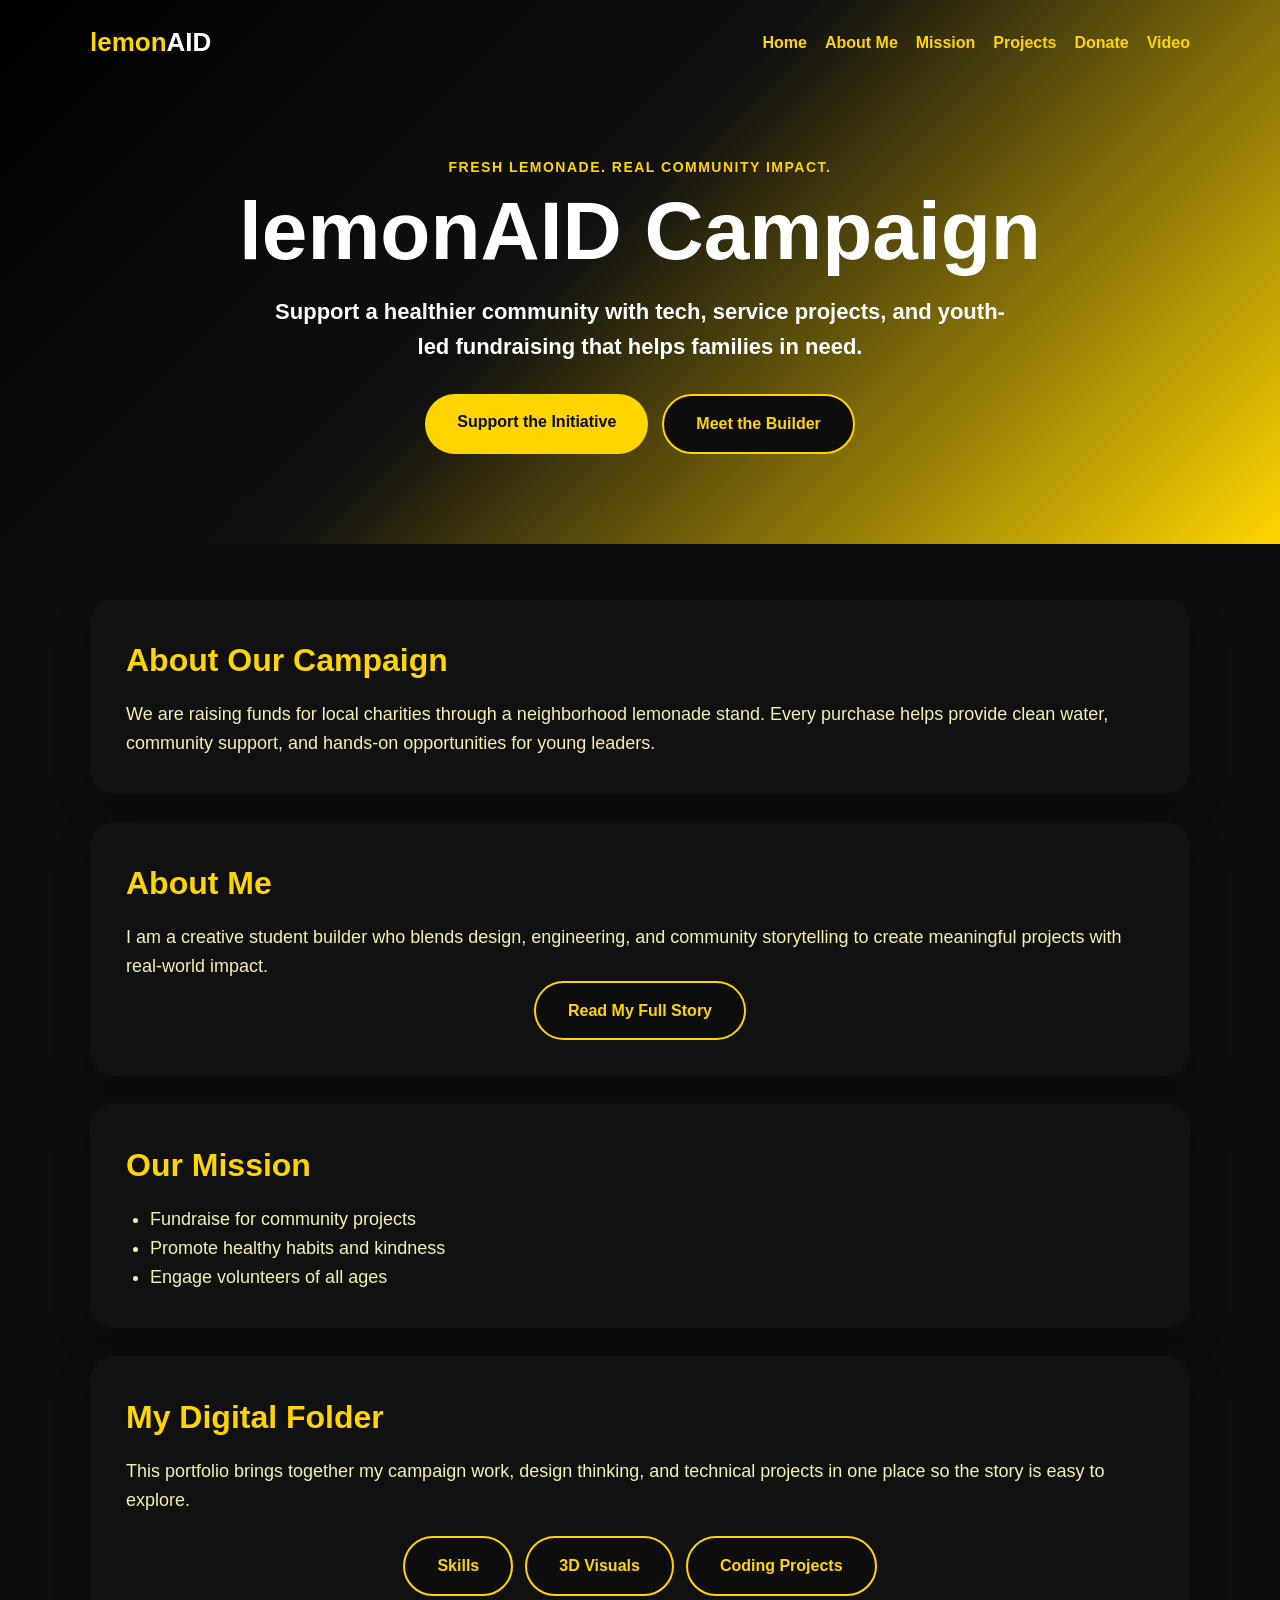
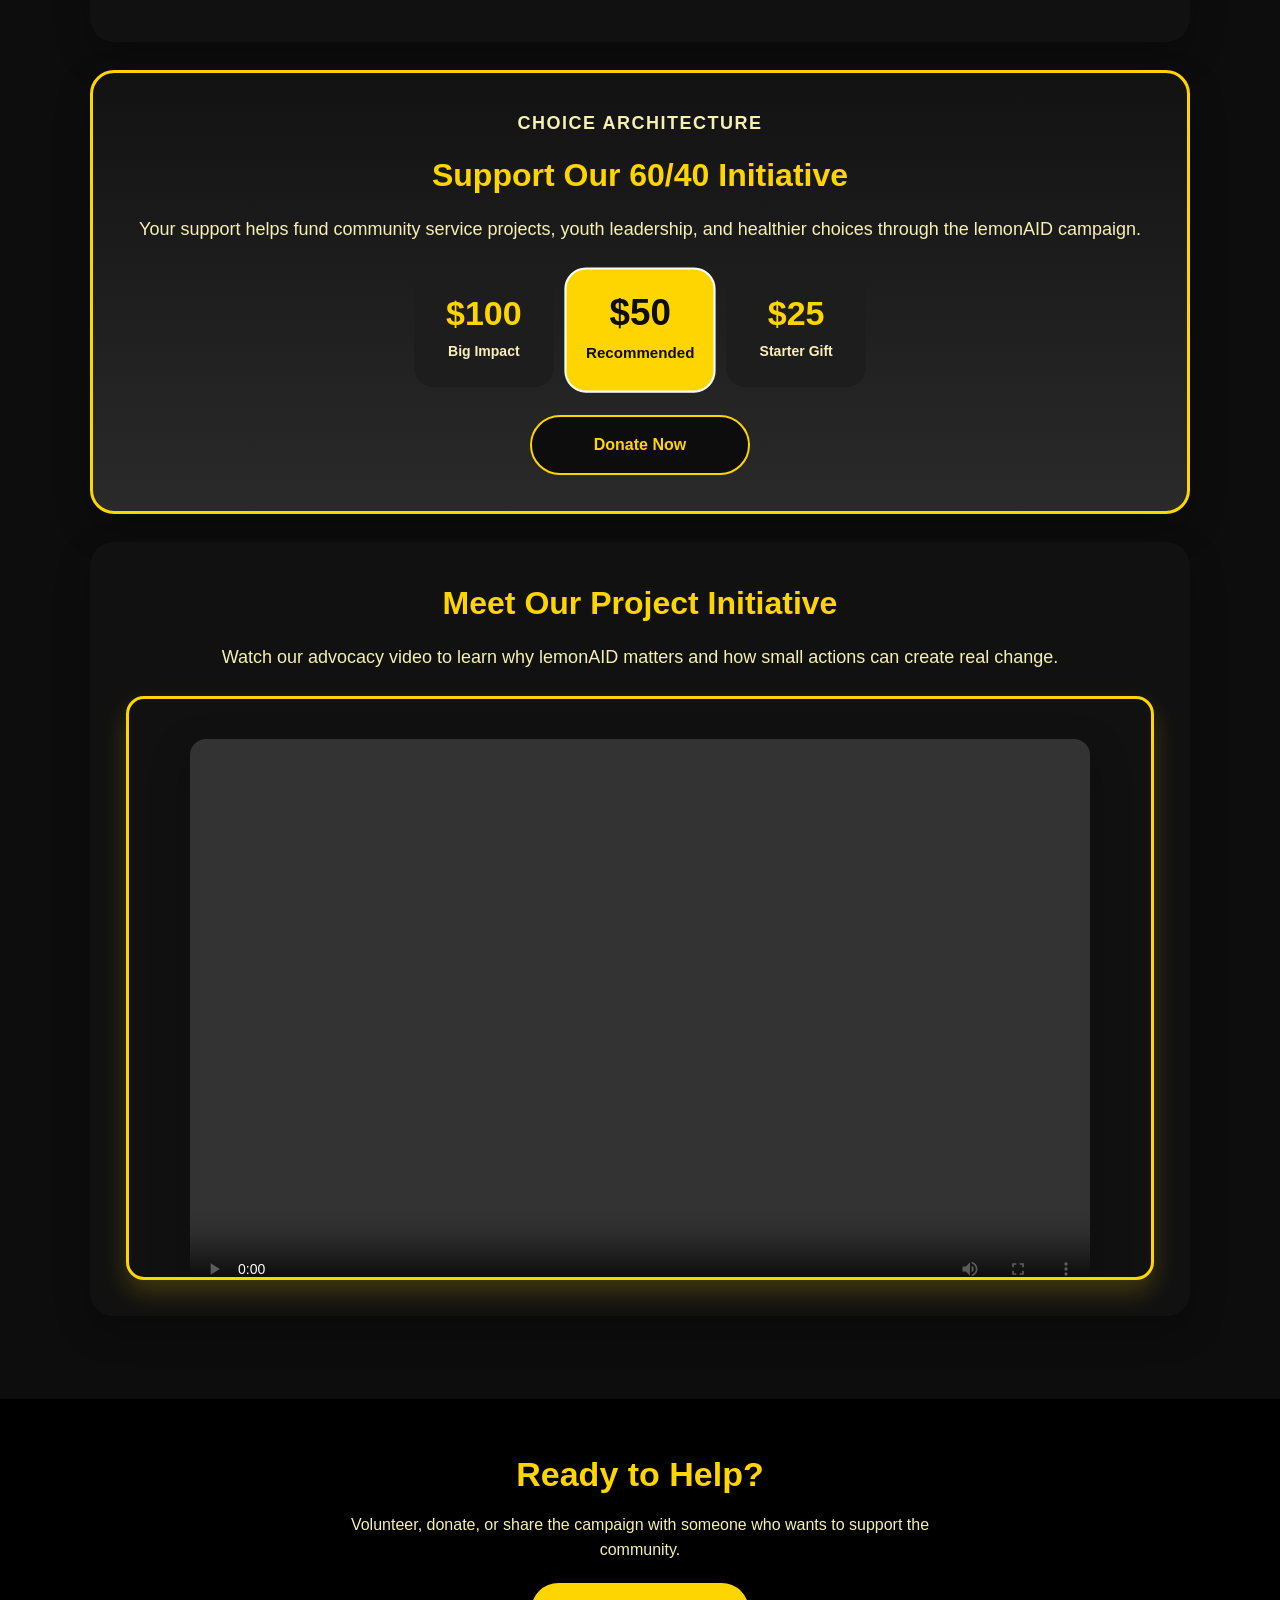
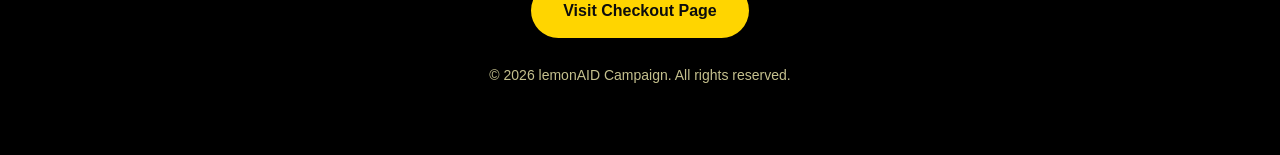
==== commit 681f3a62: "Fix advocacy video path for GitHub Pages" ====
--- a/index.html
+++ b/index.html
@@ -100,8 +100,8 @@
           Watch our advocacy video to learn why lemonAID matters and how small actions can create real change.
         </p>
         <div class="video-wrapper">
-          <video class="campaign-video" controls poster="thumbnail.svg">
-            <source src="lemonaid_advocacy_video.mp4" type="video/quicktime" />
+          <video class="advocacy-video" controls preload="metadata" playsinline>
+            <source src="assets/videos/movie-7-1-26.mp4" type="video/mp4" />
             Your browser does not support the video tag.
           </video>
         </div>
--- a/style.css
+++ b/style.css
@@ -240,8 +240,7 @@
   border: 2px solid #ffd500;
 }
 
-.about-grid,
-.story-grid {
+.about-grid {
   display: grid;
   grid-template-columns: 1.3fr 0.9fr;
   gap: 24px;
@@ -249,11 +248,17 @@
 }
 
 .info-panel,
-.story-panel {
+.story-panel,
+.spotlight-card {
   background: #1a1a1a;
   border: 2px solid rgba(255, 213, 0, 0.2);
   border-radius: 20px;
   padding: 24px;
+}
+
+.spotlight-card {
+  border-color: #ffd500;
+  background: linear-gradient(135deg, rgba(255, 213, 0, 0.16), rgba(17, 17, 17, 0.98));
 }
 
 .section-subtitle {
@@ -272,6 +277,10 @@
   display: grid;
   grid-template-columns: repeat(3, minmax(0, 1fr));
   gap: 16px;
+}
+
+.project-grid {
+  grid-template-columns: repeat(2, minmax(0, 1fr));
 }
 
 .skill-chip,
@@ -336,6 +345,16 @@
 
 .video-section {
   text-align: center;
+}
+
+.advocacy-video {
+  width: 100%;
+  max-width: 900px;
+  height: auto;
+  display: block;
+  margin: 40px auto;
+  border-radius: 16px;
+  box-shadow: 0 15px 40px rgba(0, 0, 0, 0.25);
 }
 
 .video-wrapper {
@@ -383,7 +402,6 @@
 
 @media (max-width: 900px) {
   .about-grid,
-  .story-grid,
   .skill-grid,
   .project-grid,
   .gallery-grid,
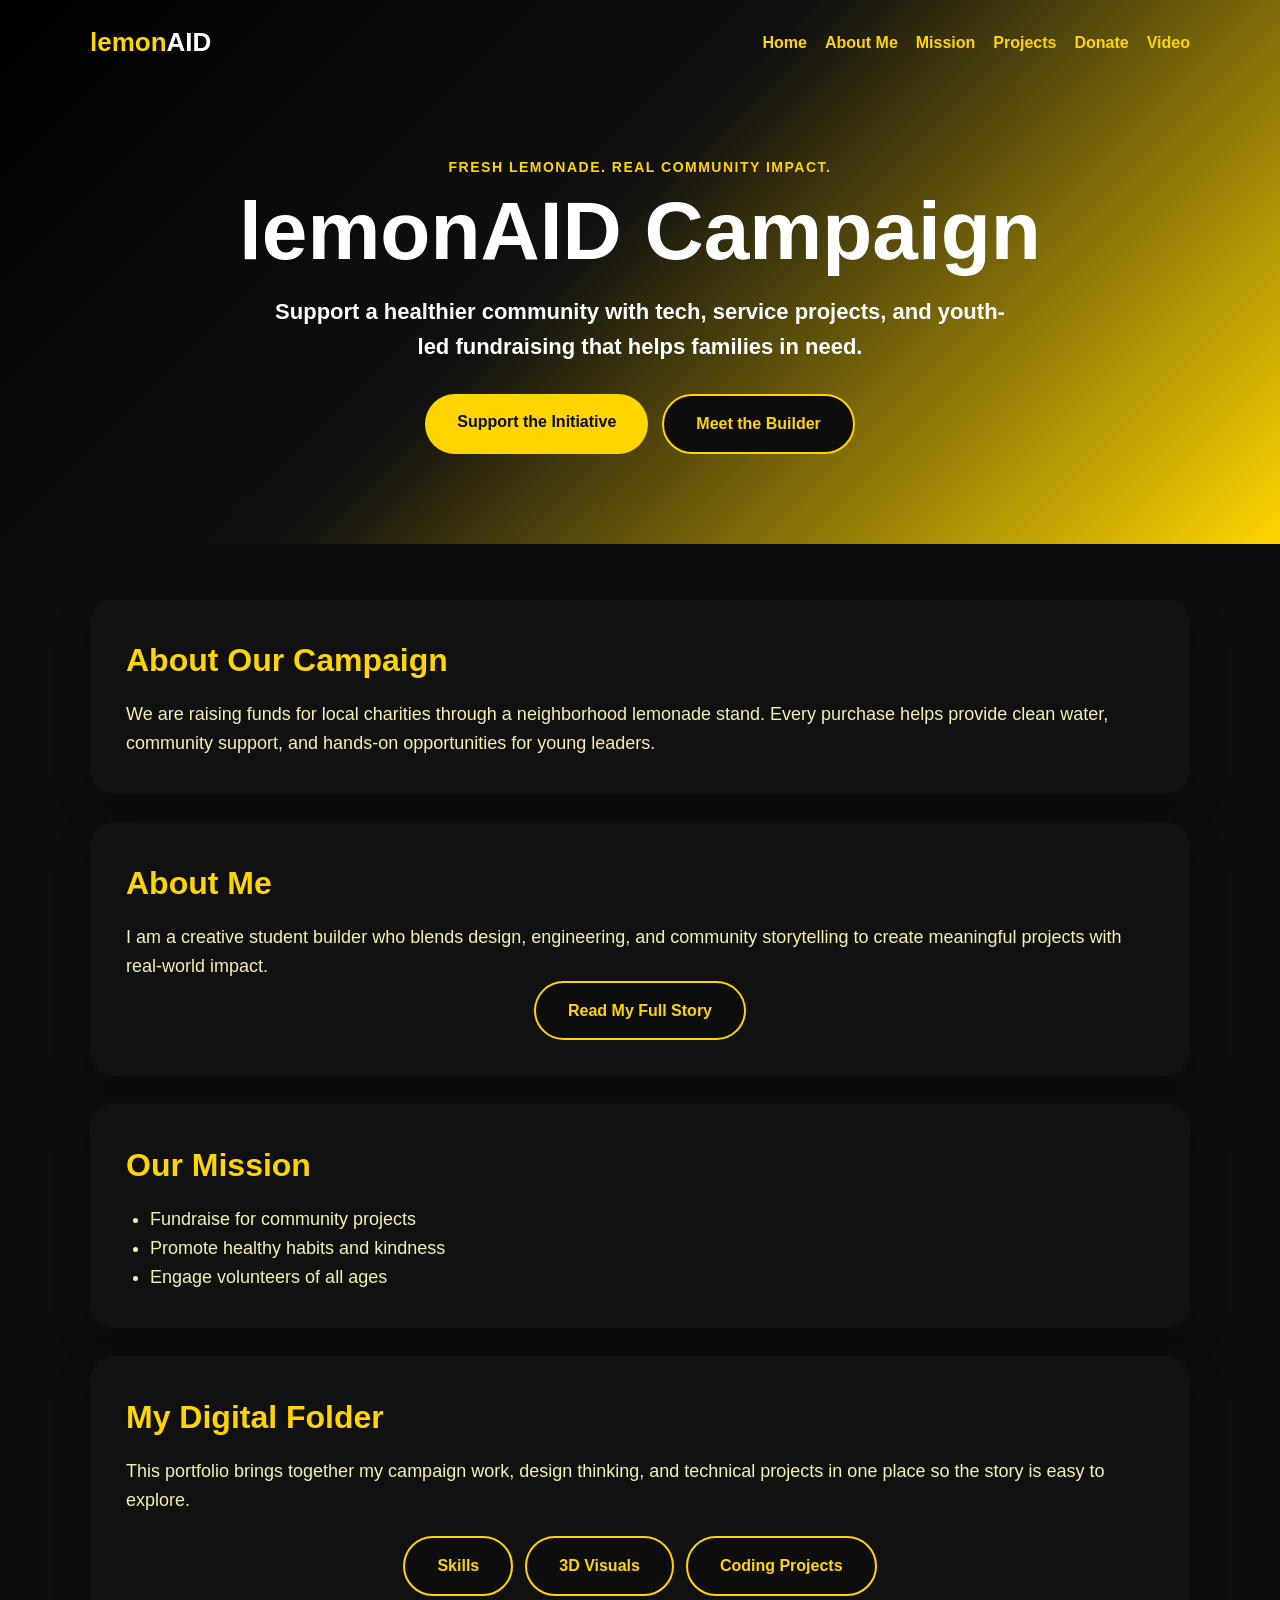
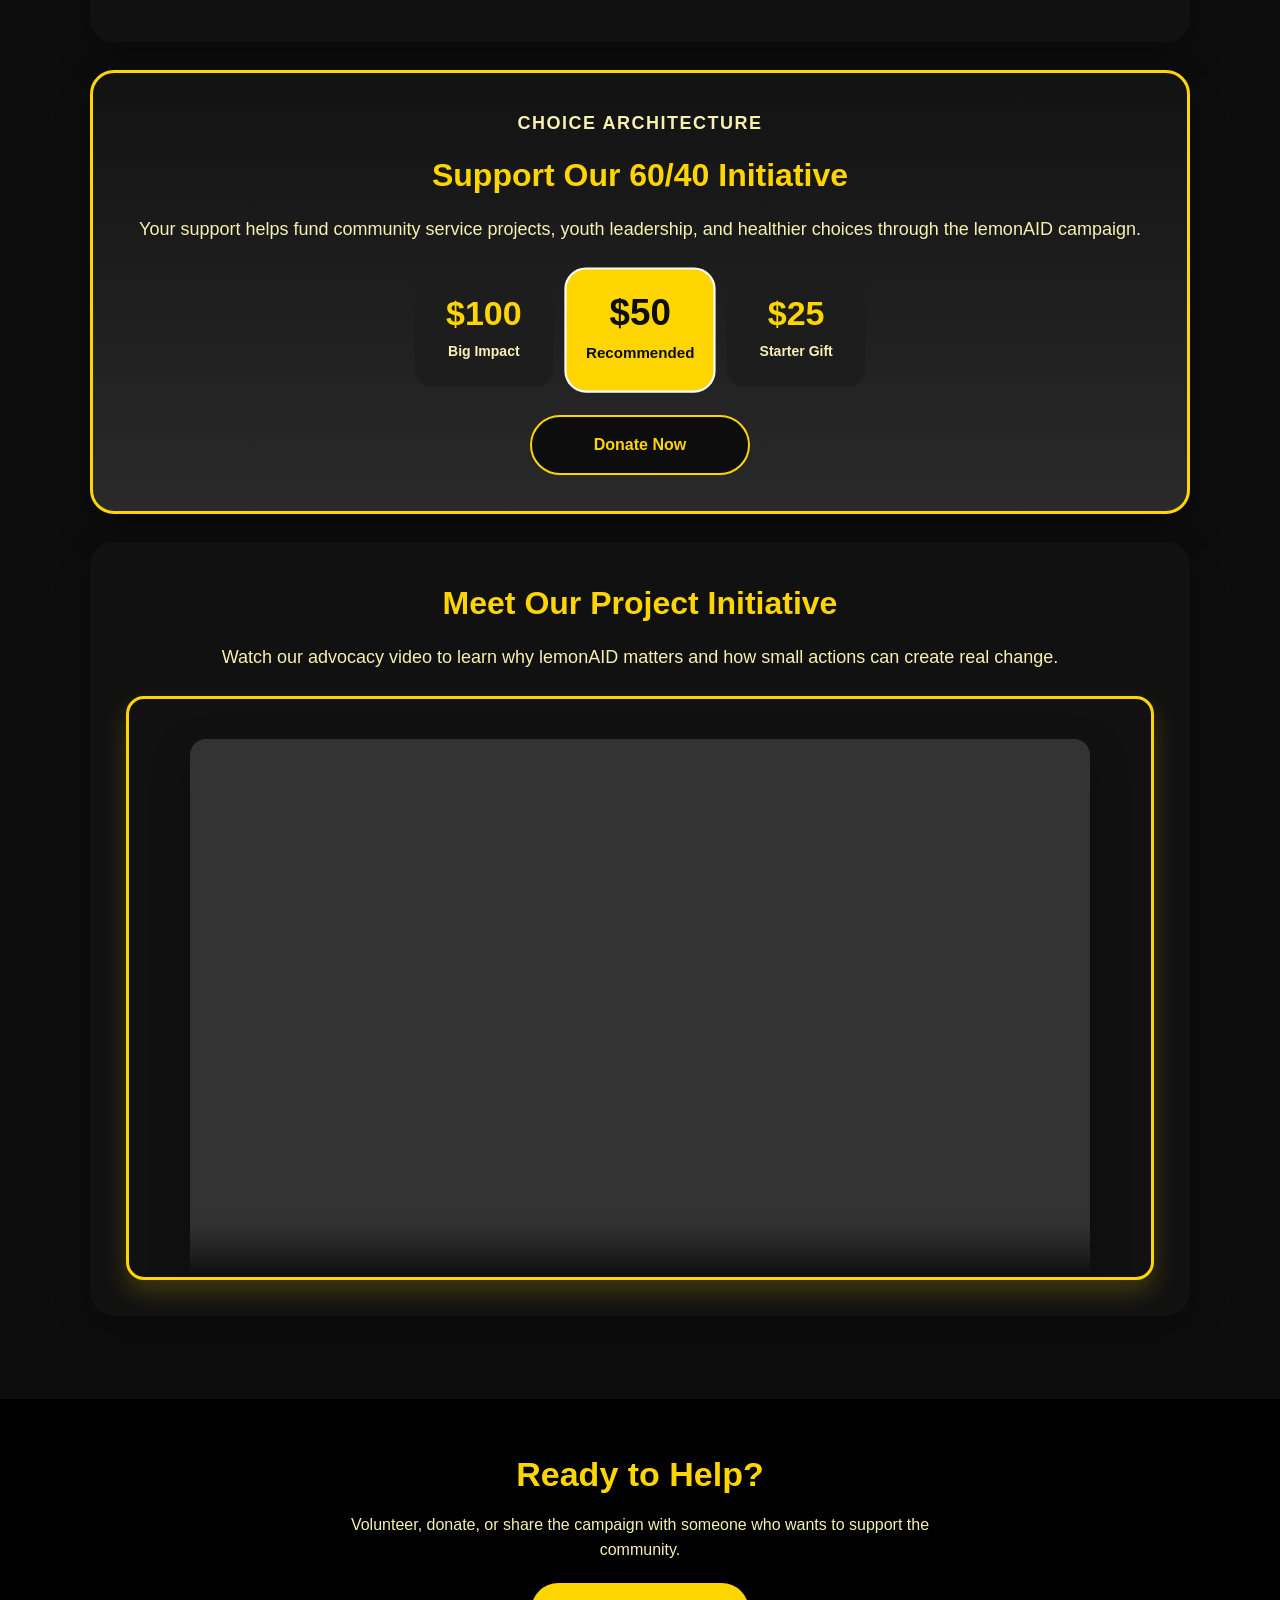
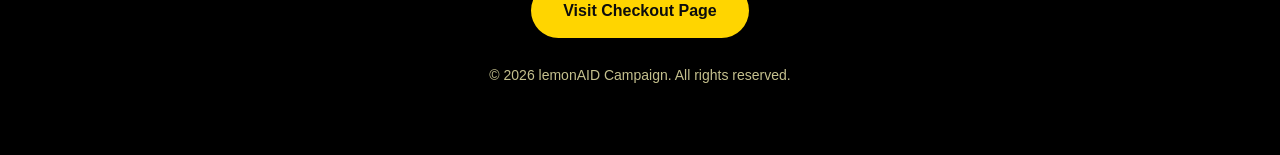
==== commit a5eab159: "Switch video embed to project MP4" ====
--- a/index.html
+++ b/index.html
@@ -101,7 +101,7 @@
         </p>
         <div class="video-wrapper">
           <video class="advocacy-video" controls preload="metadata" playsinline>
-            <source src="assets/videos/movie-7-1-26.mp4" type="video/mp4" />
+            <source src="got-3-seconds.mp4" type="video/mp4" />
             Your browser does not support the video tag.
           </video>
         </div>
